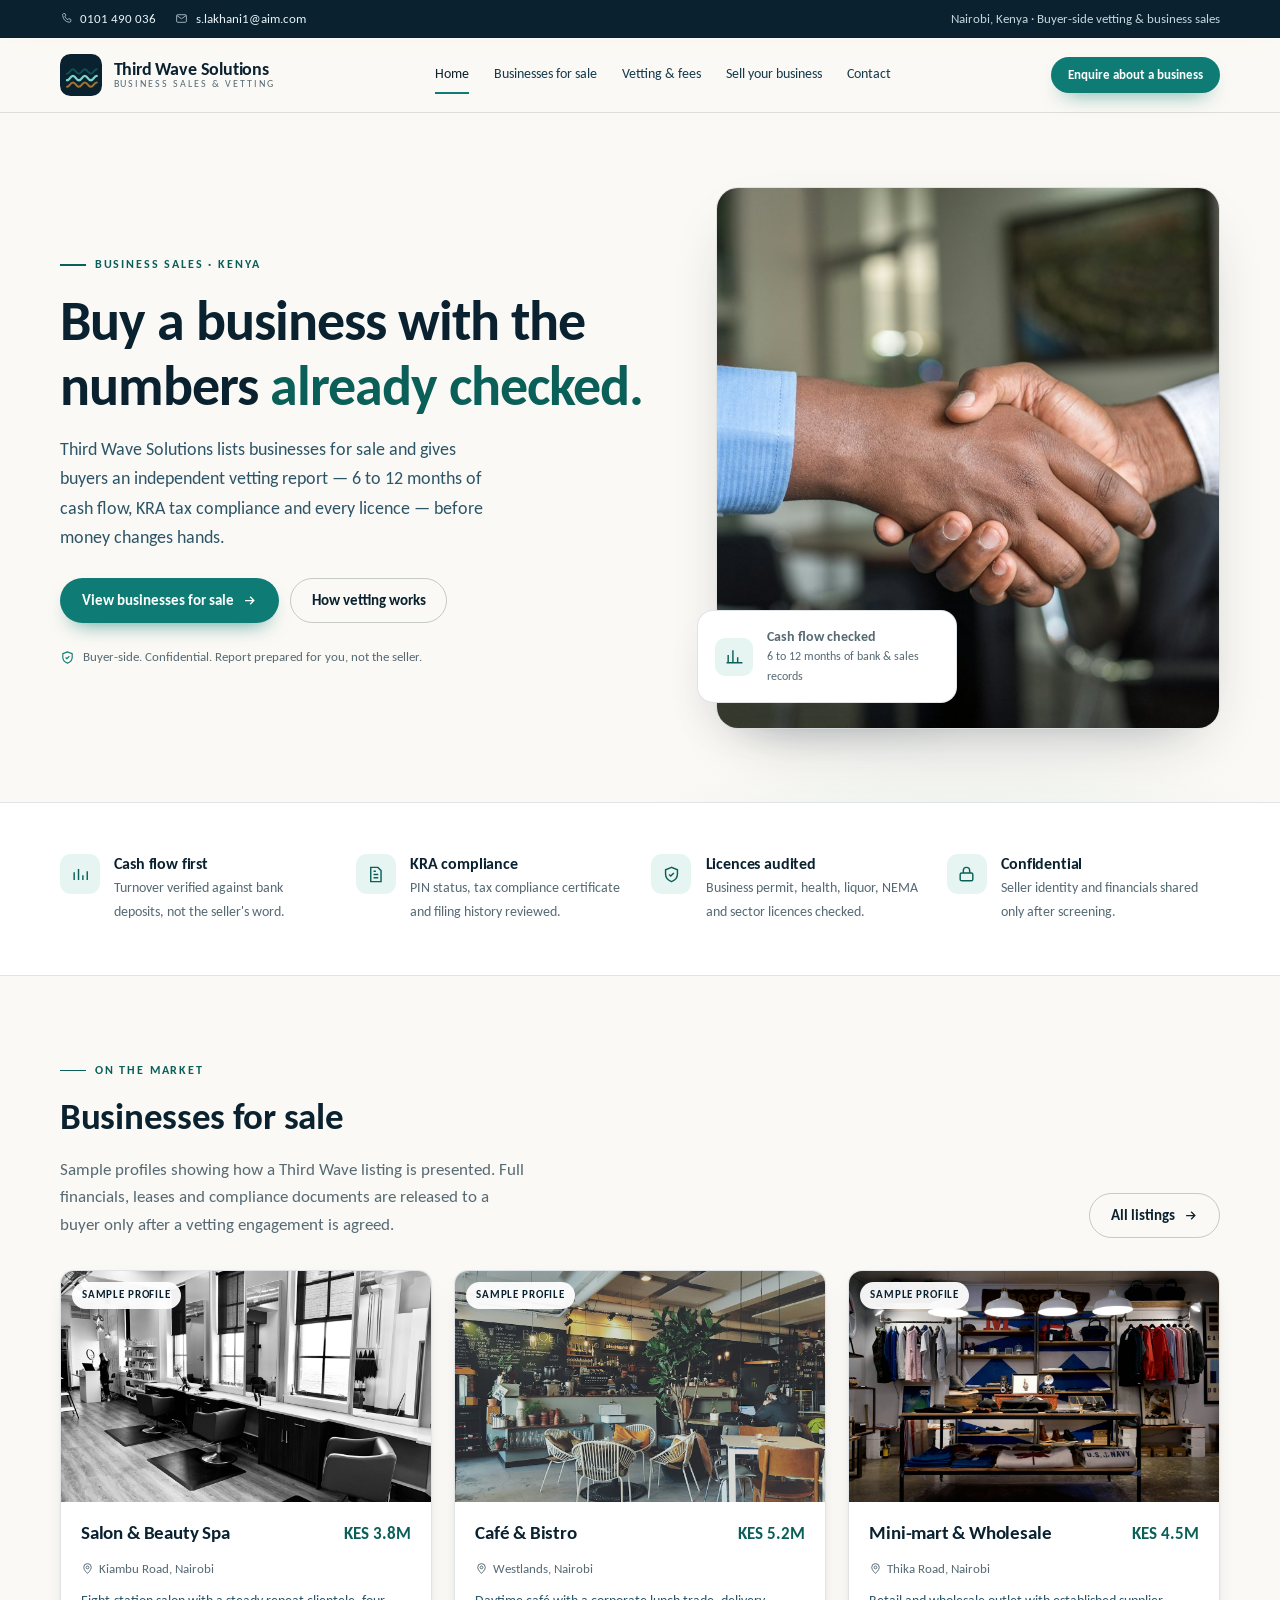
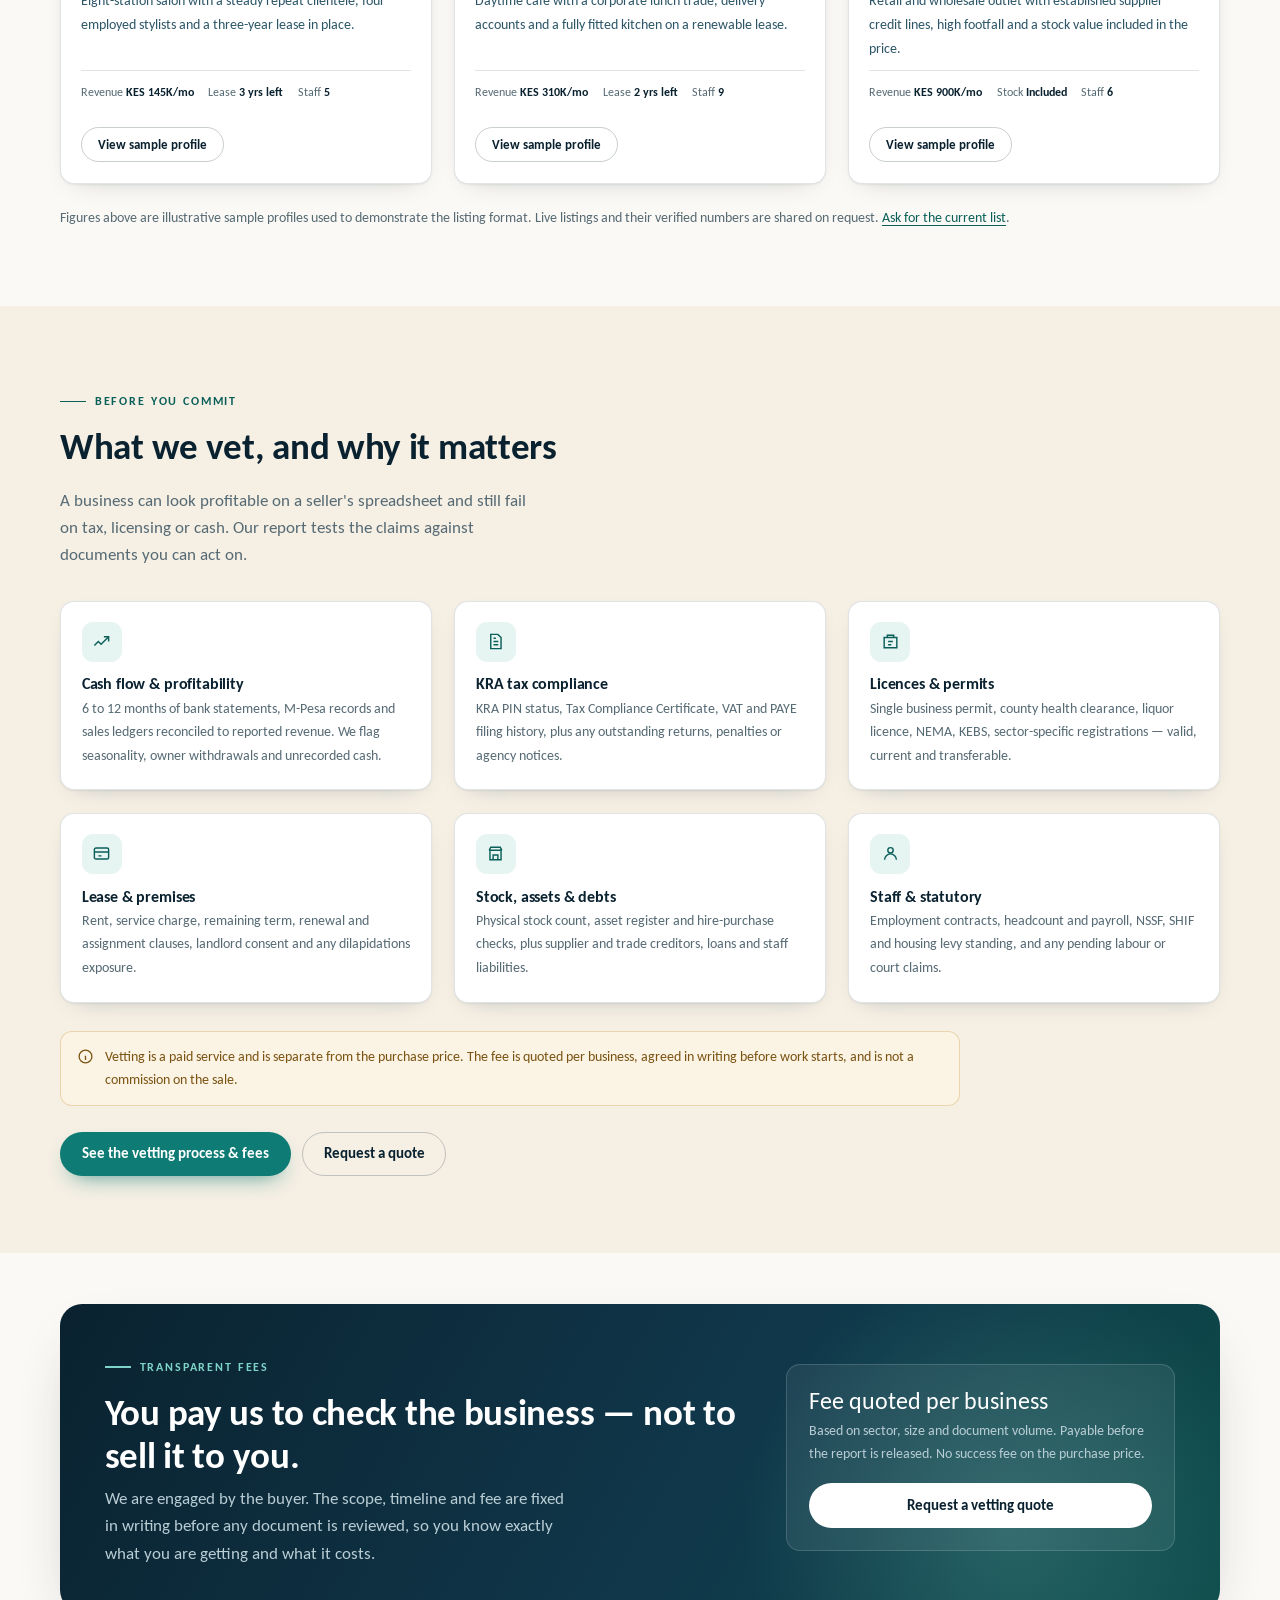
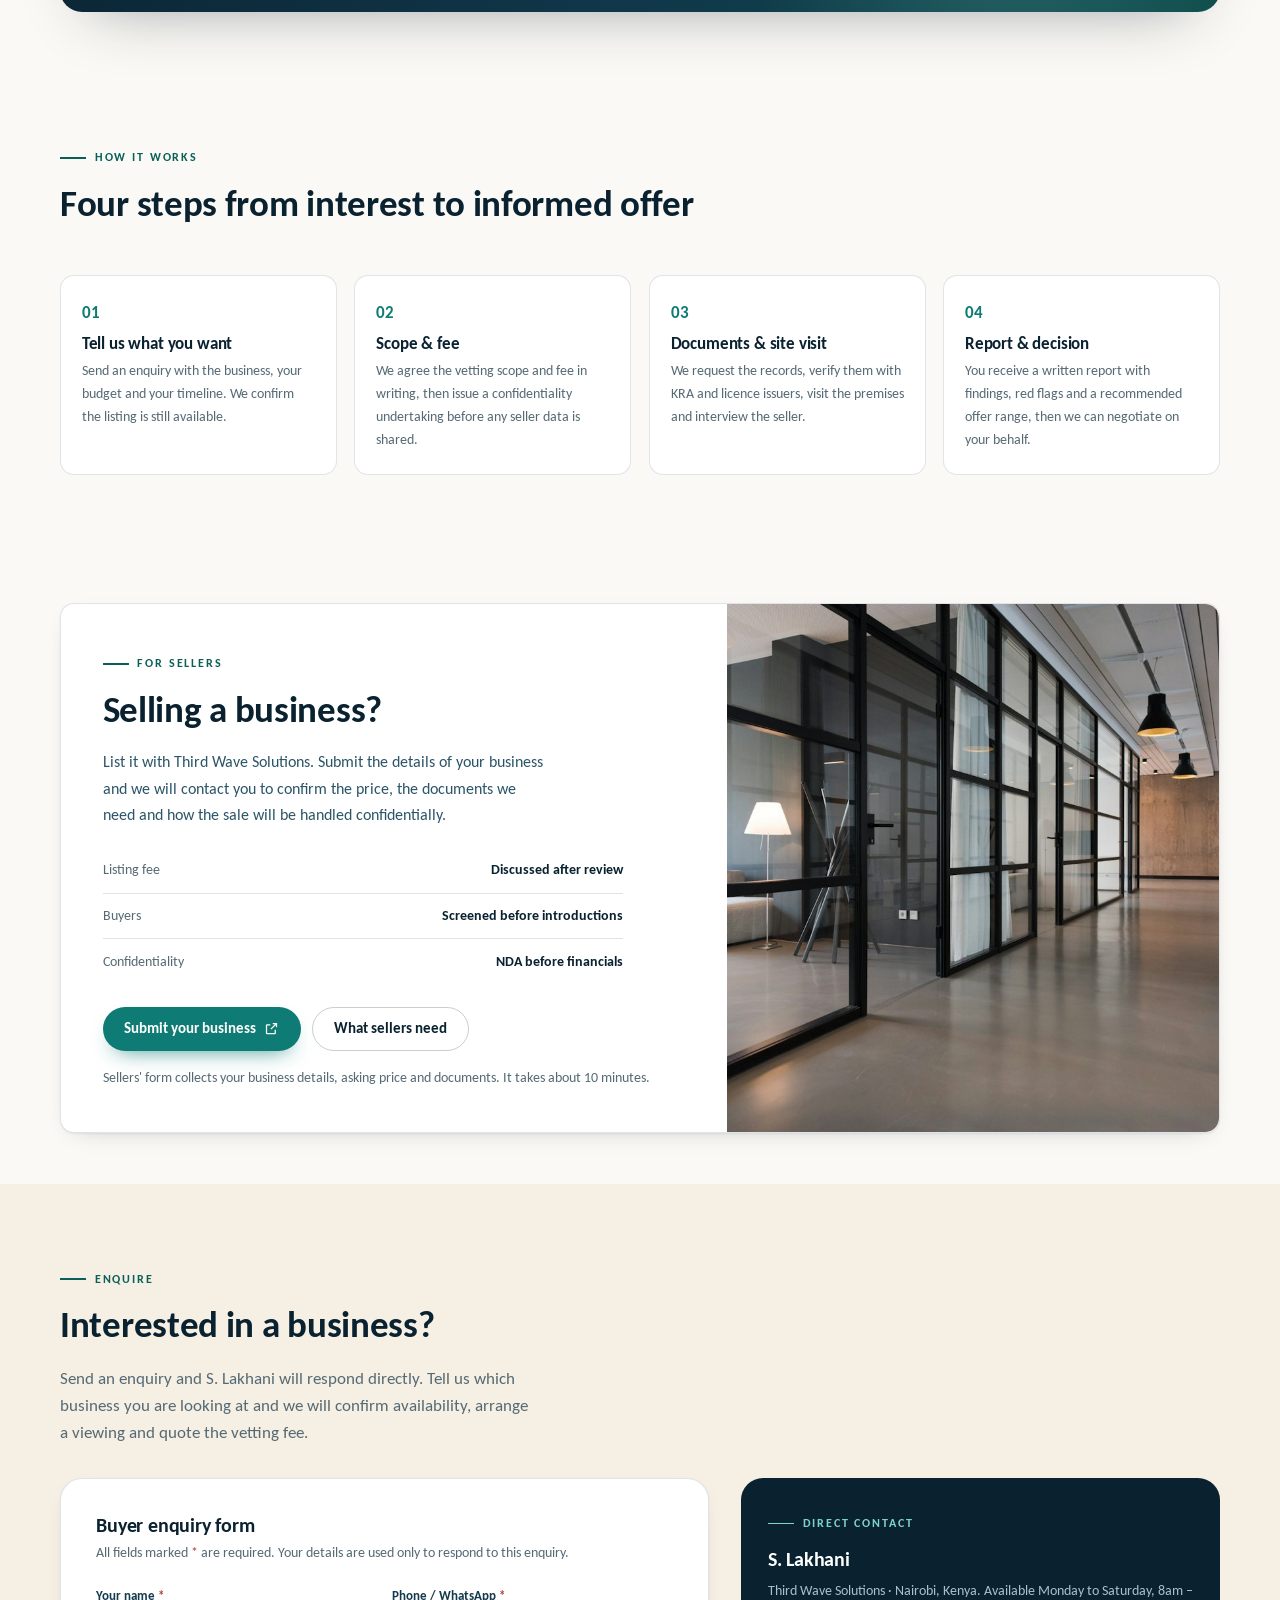
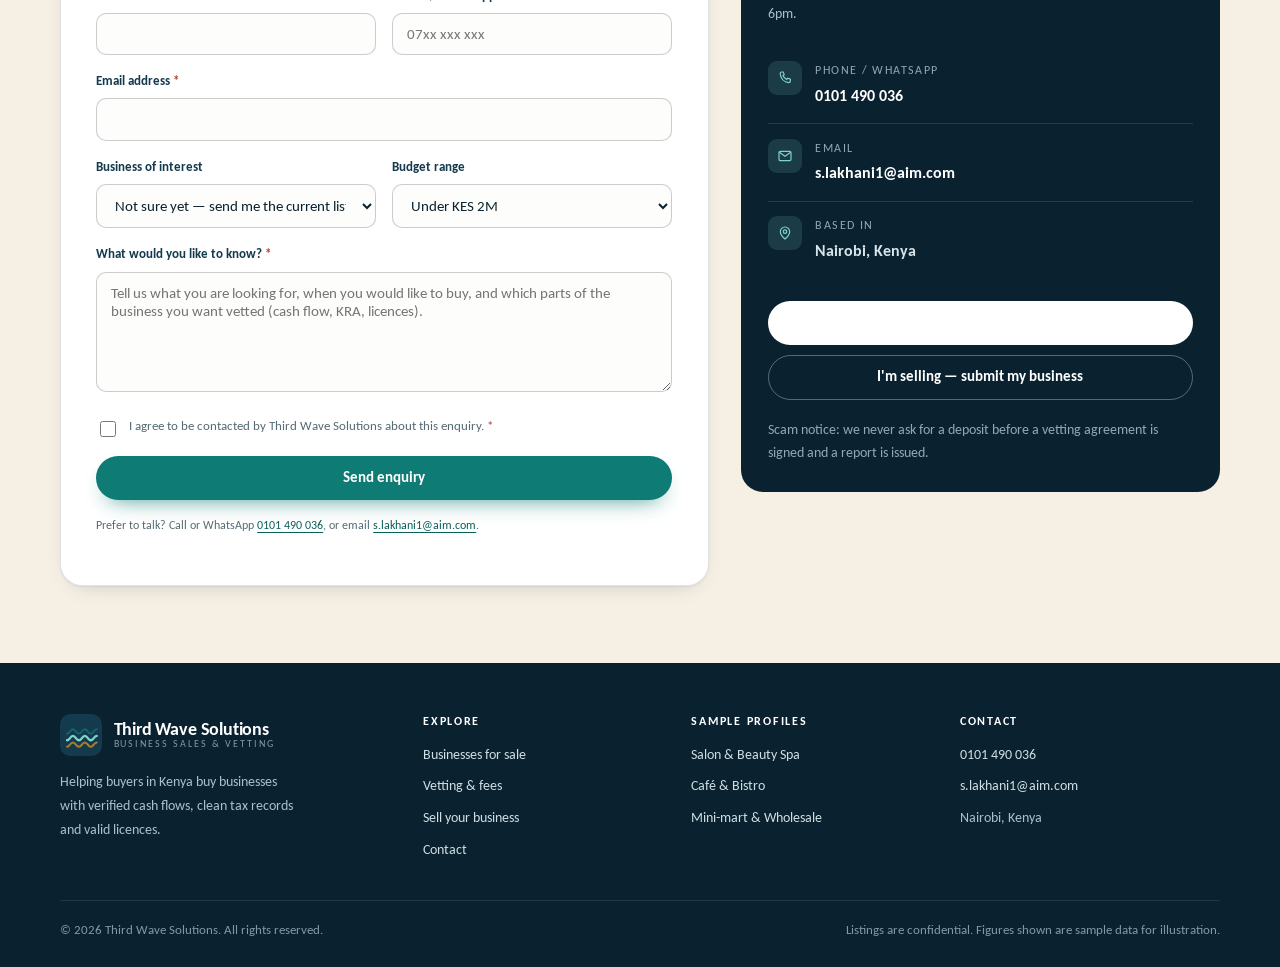
==== public/index.html @ d5b2de5d "Send forms to the FormSubmit endpoint and confirm by page Forms now post to the FormSubmit /el/ endp" ====
<!DOCTYPE html>
<html lang="en">
<head>
<meta charset="utf-8">
<meta name="viewport" content="width=device-width, initial-scale=1">
<title>Third Wave Solutions — Businesses for Sale in Kenya, Vetted Before You Buy</title>
<meta name="description" content="Third Wave Solutions lists businesses for sale in Kenya and provides independent buyer-side vetting: cash-flow review, KRA tax compliance, licences and permits. Buyer enquiries: 0101490036.">
<link rel="icon" href="assets/favicon.svg" type="image/svg+xml">
<meta property="og:title" content="Third Wave Solutions — Businesses for Sale, Vetted Before You Buy">
<meta property="og:description" content="Independent business sales and buyer-side vetting in Kenya. Cash flows, KRA compliance and licences checked before you commit.">
<meta property="og:image" content="assets/img/handshake.jpg">
<link rel="preconnect" href="https://fonts.googleapis.com">
<link rel="preconnect" href="https://fonts.gstatic.com" crossorigin>
<link href="https://fonts.googleapis.com/css2?family=Carlito:ital,wght@0,400;0,700;1,400&display=swap" rel="stylesheet">
<link rel="stylesheet" href="assets/styles.css">
</head>
<body>
<a class="skip-link" href="#main">Skip to content</a>

<div class="topbar">
  <div class="wrap">
    <div class="tb-group">
      <span class="tb-item"><svg viewBox="0 0 24 24" fill="none" stroke="currentColor" stroke-width="1.8"><path d="M6.6 3h2.7l1.5 4-2 1.4a12 12 0 0 0 5.8 5.8l1.4-2 4 1.5v2.7A2.6 2.6 0 0 1 17.4 19 14.4 14.4 0 0 1 5 6.6 2.6 2.6 0 0 1 6.6 3Z"/></svg><a href="tel:+254101490036">0101 490 036</a></span>
      <span class="tb-item"><svg viewBox="0 0 24 24" fill="none" stroke="currentColor" stroke-width="1.8"><rect x="3" y="5" width="18" height="14" rx="2"/><path d="m3.5 6.5 8.5 6 8.5-6"/></svg><a href="mailto:s.lakhani1@aim.com">s.lakhani1@aim.com</a></span>
    </div>
    <span class="tb-item">Nairobi, Kenya · Buyer-side vetting &amp; business sales</span>
  </div>
</div>

<header class="site-header">
  <div class="wrap">
    <a class="brand" href="index.html">
      <svg class="brand-mark" viewBox="0 0 48 48" aria-hidden="true">
        <rect width="48" height="48" rx="12" fill="#0a2230"/>
        <path d="M8 30c3.4 0 3.4-5 6.8-5s3.4 5 6.8 5 3.4-5 6.8-5 3.4 5 6.8 5 3.4-5 6.8-5" fill="none" stroke="#7fd4c9" stroke-width="2.6" stroke-linecap="round"/>
        <path d="M8 22.5c3.4 0 3.4-5 6.8-5s3.4 5 6.8 5 3.4-5 6.8-5 3.4 5 6.8 5 3.4-5 6.8-5" fill="none" stroke="#0e7c74" stroke-width="2.2" stroke-linecap="round" opacity=".55"/>
        <path d="M8 37.5c3.4 0 3.4-5 6.8-5s3.4 5 6.8 5 3.4-5 6.8-5 3.4 5 6.8 5 3.4-5 6.8-5" fill="none" stroke="#c48a2c" stroke-width="2.2" stroke-linecap="round" opacity=".8"/>
      </svg>
      <span class="brand-text">
        <span class="brand-name">Third Wave Solutions</span>
        <span class="brand-sub">Business Sales &amp; Vetting</span>
      </span>
    </a>
    <nav class="nav" id="nav" aria-label="Main">
      <a href="index.html" aria-current="page">Home</a>
      <a href="listings.html">Businesses for sale</a>
      <a href="vetting.html">Vetting &amp; fees</a>
      <a href="sell.html">Sell your business</a>
      <a href="index.html#contact">Contact</a>
    </nav>
    <div class="header-cta">
      <a class="btn btn--primary btn--sm" href="#contact">Enquire about a business</a>
      <button class="menu-toggle" id="menuToggle" aria-label="Toggle menu" aria-expanded="false" aria-controls="nav">
        <svg width="20" height="20" viewBox="0 0 24 24" fill="none" stroke="currentColor" stroke-width="1.8"><path d="M4 7h16M4 12h16M4 17h16"/></svg>
      </button>
    </div>
  </div>
</header>

<main id="main">

  <!-- HERO -->
  <section class="hero">
    <div class="wrap">
      <div>
        <span class="eyebrow">Business sales · Kenya</span>
        <h1>Buy a business with the numbers <em>already checked.</em></h1>
        <p class="lead">Third Wave Solutions lists businesses for sale and gives buyers an independent vetting report — 6 to 12 months of cash flow, KRA tax compliance and every licence — before money changes hands.</p>
        <div class="hero-actions">
          <a class="btn btn--primary" href="listings.html">View businesses for sale
            <svg viewBox="0 0 24 24" fill="none" stroke="currentColor" stroke-width="2"><path d="M5 12h14M13 6l6 6-6 6"/></svg>
          </a>
          <a class="btn btn--ghost" href="vetting.html">How vetting works</a>
        </div>
        <p class="hero-note">
          <svg viewBox="0 0 24 24" fill="none" stroke="currentColor" stroke-width="1.8"><path d="M12 3 4.5 6v5.5c0 4.5 3.1 7.9 7.5 9.5 4.4-1.6 7.5-5 7.5-9.5V6L12 3Z"/><path d="m9 12 2 2 4-4"/></svg>
          Buyer-side. Confidential. Report prepared for you, not the seller.
        </p>
      </div>
      <div class="hero-figure">
        <div class="frame">
          <img src="assets/img/handshake.jpg" alt="Two business people shaking hands after a completed deal" width="1200" height="1290">
        </div>
        <div class="hero-badge">
          <span class="hb-icon">
            <svg width="19" height="19" viewBox="0 0 24 24" fill="none" stroke="currentColor" stroke-width="1.8"><path d="M4 20V10M10 20V4M16 20v-7M22 20H2"/></svg>
          </span>
          <span>
            <strong>Cash flow checked</strong>
            <span>6 to 12 months of bank &amp; sales records</span>
          </span>
        </div>
      </div>
    </div>
  </section>

  <!-- TRUST STRIP -->
  <section class="section--tight" style="border-block:1px solid var(--line); background:#fff;">
    <div class="wrap">
      <div class="grid grid--4">
        <div class="feature">
          <span class="fi"><svg viewBox="0 0 24 24" fill="none" stroke="currentColor" stroke-width="1.8"><path d="M4 19V9M9.5 19V5M15 19v-6M20.5 19V8"/></svg></span>
          <div><h3>Cash flow first</h3><p>Turnover verified against bank deposits, not the seller's word.</p></div>
        </div>
        <div class="feature">
          <span class="fi"><svg viewBox="0 0 24 24" fill="none" stroke="currentColor" stroke-width="1.8"><path d="M6 3h9l4 4v14H6z"/><path d="M9.5 12h6M9.5 16h6M9.5 8h3"/></svg></span>
          <div><h3>KRA compliance</h3><p>PIN status, tax compliance certificate and filing history reviewed.</p></div>
        </div>
        <div class="feature">
          <span class="fi"><svg viewBox="0 0 24 24" fill="none" stroke="currentColor" stroke-width="1.8"><path d="M12 3 4.5 6v5.5c0 4.5 3.1 7.9 7.5 9.5 4.4-1.6 7.5-5 7.5-9.5V6L12 3Z"/><path d="m9 12 2 2 4-4"/></svg></span>
          <div><h3>Licences audited</h3><p>Business permit, health, liquor, NEMA and sector licences checked.</p></div>
        </div>
        <div class="feature">
          <span class="fi"><svg viewBox="0 0 24 24" fill="none" stroke="currentColor" stroke-width="1.8"><rect x="4" y="10" width="16" height="10" rx="2"/><path d="M8 10V7a4 4 0 0 1 8 0v3"/></svg></span>
          <div><h3>Confidential</h3><p>Seller identity and financials shared only after screening.</p></div>
        </div>
      </div>
    </div>
  </section>

  <!-- LISTINGS -->
  <section class="section" id="listings">
    <div class="wrap">
      <div class="section-head">
        <div>
          <span class="eyebrow">On the market</span>
          <h2>Businesses for sale</h2>
          <p>Sample profiles showing how a Third Wave listing is presented. Full financials, leases and compliance documents are released to a buyer only after a vetting engagement is agreed.</p>
        </div>
        <a class="btn btn--ghost" href="listings.html">All listings
          <svg viewBox="0 0 24 24" fill="none" stroke="currentColor" stroke-width="2"><path d="M5 12h14M13 6l6 6-6 6"/></svg>
        </a>
      </div>

      <div class="grid grid--3">
        <article class="card listing">
          <div class="listing-media">
            <img src="assets/img/salon.jpg" alt="Interior of a modern hair and beauty salon" loading="lazy">
            <span class="badge">Sample profile</span>
          </div>
          <div class="listing-body">
            <div class="listing-top">
              <h3>Salon &amp; Beauty Spa</h3>
              <span class="ask">KES 3.8M</span>
            </div>
            <span class="loc"><svg viewBox="0 0 24 24" fill="none" stroke="currentColor" stroke-width="1.8"><path d="M12 21s7-6.1 7-11a7 7 0 1 0-14 0c0 4.9 7 11 7 11Z"/><circle cx="12" cy="10" r="2.6"/></svg>Kiambu Road, Nairobi</span>
            <p class="desc">Eight-station salon with a steady repeat clientele, four employed stylists and a three-year lease in place.</p>
            <div class="listing-meta">
              <span>Revenue <b>KES 145K/mo</b></span>
              <span>Lease <b>3 yrs left</b></span>
              <span>Staff <b>5</b></span>
            </div>
            <a class="btn btn--ghost btn--sm" href="business-salon.html" style="margin-top:.9rem; align-self:flex-start;">View sample profile</a>
          </div>
        </article>

        <article class="card listing">
          <div class="listing-media">
            <img src="assets/img/cafe.jpg" alt="Warmly lit café interior with tables and counter" loading="lazy">
            <span class="badge">Sample profile</span>
          </div>
          <div class="listing-body">
            <div class="listing-top">
              <h3>Café &amp; Bistro</h3>
              <span class="ask">KES 5.2M</span>
            </div>
            <span class="loc"><svg viewBox="0 0 24 24" fill="none" stroke="currentColor" stroke-width="1.8"><path d="M12 21s7-6.1 7-11a7 7 0 1 0-14 0c0 4.9 7 11 7 11Z"/><circle cx="12" cy="10" r="2.6"/></svg>Westlands, Nairobi</span>
            <p class="desc">Daytime café with a corporate lunch trade, delivery accounts and a fully fitted kitchen on a renewable lease.</p>
            <div class="listing-meta">
              <span>Revenue <b>KES 310K/mo</b></span>
              <span>Lease <b>2 yrs left</b></span>
              <span>Staff <b>9</b></span>
            </div>
            <a class="btn btn--ghost btn--sm" href="business-cafe.html" style="margin-top:.9rem; align-self:flex-start;">View sample profile</a>
          </div>
        </article>

        <article class="card listing">
          <div class="listing-media">
            <img src="assets/img/retail.jpg" alt="Shelf-stocked neighbourhood retail shop" loading="lazy">
            <span class="badge">Sample profile</span>
          </div>
          <div class="listing-body">
            <div class="listing-top">
              <h3>Mini-mart &amp; Wholesale</h3>
              <span class="ask">KES 4.5M</span>
            </div>
            <span class="loc"><svg viewBox="0 0 24 24" fill="none" stroke="currentColor" stroke-width="1.8"><path d="M12 21s7-6.1 7-11a7 7 0 1 0-14 0c0 4.9 7 11 7 11Z"/><circle cx="12" cy="10" r="2.6"/></svg>Thika Road, Nairobi</span>
            <p class="desc">Retail and wholesale outlet with established supplier credit lines, high footfall and a stock value included in the price.</p>
            <div class="listing-meta">
              <span>Revenue <b>KES 900K/mo</b></span>
              <span>Stock <b>Included</b></span>
              <span>Staff <b>6</b></span>
            </div>
            <a class="btn btn--ghost btn--sm" href="business-minimart.html" style="margin-top:.9rem; align-self:flex-start;">View sample profile</a>
          </div>
        </article>
      </div>

      <p class="small muted" style="margin-top:1.4rem;">Figures above are illustrative sample profiles used to demonstrate the listing format. Live listings and their verified numbers are shared on request. <a href="#contact">Ask for the current list</a>.</p>
    </div>
  </section>

  <!-- VETTING -->
  <section class="section section--sand" id="vetting">
    <div class="wrap">
      <div class="section-head">
        <div>
          <span class="eyebrow">Before you commit</span>
          <h2>What we vet, and why it matters</h2>
          <p>A business can look profitable on a seller's spreadsheet and still fail on tax, licensing or cash. Our report tests the claims against documents you can act on.</p>
        </div>
      </div>

      <div class="grid grid--3">
        <div class="card card-body">
          <div class="feature" style="display:block;">
            <span class="fi" style="margin-bottom:.8rem;"><svg viewBox="0 0 24 24" fill="none" stroke="currentColor" stroke-width="1.8"><path d="M3 17l5-5 3.5 3.5L21 6"/><path d="M15 6h6v6"/></svg></span>
            <h3>Cash flow &amp; profitability</h3>
            <p>6 to 12 months of bank statements, M-Pesa records and sales ledgers reconciled to reported revenue. We flag seasonality, owner withdrawals and unrecorded cash.</p>
          </div>
        </div>
        <div class="card card-body">
          <div class="feature" style="display:block;">
            <span class="fi" style="margin-bottom:.8rem;"><svg viewBox="0 0 24 24" fill="none" stroke="currentColor" stroke-width="1.8"><path d="M6 3h9l4 4v14H6z"/><path d="M9.5 12h6M9.5 16h6M9.5 8h3"/></svg></span>
            <h3>KRA tax compliance</h3>
            <p>KRA PIN status, Tax Compliance Certificate, VAT and PAYE filing history, plus any outstanding returns, penalties or agency notices.</p>
          </div>
        </div>
        <div class="card card-body">
          <div class="feature" style="display:block;">
            <span class="fi" style="margin-bottom:.8rem;"><svg viewBox="0 0 24 24" fill="none" stroke="currentColor" stroke-width="1.8"><path d="M4 7h16v13H4z"/><path d="M8 7V4h8v3M9 12h6M9 16h4"/></svg></span>
            <h3>Licences &amp; permits</h3>
            <p>Single business permit, county health clearance, liquor licence, NEMA, KEBS, sector-specific registrations — valid, current and transferable.</p>
          </div>
        </div>
        <div class="card card-body">
          <div class="feature" style="display:block;">
            <span class="fi" style="margin-bottom:.8rem;"><svg viewBox="0 0 24 24" fill="none" stroke="currentColor" stroke-width="1.8"><rect x="3" y="5" width="18" height="14" rx="2"/><path d="M3 10h18M8 15h4"/></svg></span>
            <h3>Lease &amp; premises</h3>
            <p>Rent, service charge, remaining term, renewal and assignment clauses, landlord consent and any dilapidations exposure.</p>
          </div>
        </div>
        <div class="card card-body">
          <div class="feature" style="display:block;">
            <span class="fi" style="margin-bottom:.8rem;"><svg viewBox="0 0 24 24" fill="none" stroke="currentColor" stroke-width="1.8"><path d="M4 8h16M4 8l2-4h12l2 4"/><path d="M5 8v12h14V8"/><path d="M9 20v-6h6v6"/></svg></span>
            <h3>Stock, assets &amp; debts</h3>
            <p>Physical stock count, asset register and hire-purchase checks, plus supplier and trade creditors, loans and staff liabilities.</p>
          </div>
        </div>
        <div class="card card-body">
          <div class="feature" style="display:block;">
            <span class="fi" style="margin-bottom:.8rem;"><svg viewBox="0 0 24 24" fill="none" stroke="currentColor" stroke-width="1.8"><circle cx="12" cy="8" r="3.4"/><path d="M4.5 20a7.5 7.5 0 0 1 15 0"/></svg></span>
            <h3>Staff &amp; statutory</h3>
            <p>Employment contracts, headcount and payroll, NSSF, SHIF and housing levy standing, and any pending labour or court claims.</p>
          </div>
        </div>
      </div>

      <div class="notice notice--gold" style="margin-top:1.8rem; max-width:900px;">
        <svg viewBox="0 0 24 24" fill="none" stroke="currentColor" stroke-width="1.8"><circle cx="12" cy="12" r="9"/><path d="M12 8h.01M11 12h1v4h1"/></svg>
        <span>Vetting is a paid service and is separate from the purchase price. The fee is quoted per business, agreed in writing before work starts, and is not a commission on the sale.</span>
      </div>

      <div class="cta-row" style="margin-top:1.6rem;">
        <a class="btn btn--primary" href="vetting.html">See the vetting process &amp; fees</a>
        <a class="btn btn--ghost" href="#contact">Request a quote</a>
      </div>
    </div>
  </section>

  <!-- FEE BAND -->
  <section class="section--tight">
    <div class="wrap">
      <div class="fee-band">
        <div>
          <span class="eyebrow">Transparent fees</span>
          <h2>You pay us to check the business — not to sell it to you.</h2>
          <p>We are engaged by the buyer. The scope, timeline and fee are fixed in writing before any document is reviewed, so you know exactly what you are getting and what it costs.</p>
        </div>
        <div class="fee-box">
          <div class="amt">Fee quoted per business</div>
          <p>Based on sector, size and document volume. Payable before the report is released. No success fee on the purchase price.</p>
          <a class="btn btn--light" href="vetting.html#quote">Request a vetting quote</a>
        </div>
      </div>
    </div>
  </section>

  <!-- PROCESS -->
  <section class="section">
    <div class="wrap">
      <div class="section-head">
        <div>
          <span class="eyebrow">How it works</span>
          <h2>Four steps from interest to informed offer</h2>
        </div>
      </div>
      <div class="steps">
        <div class="step">
          <h3>Tell us what you want</h3>
          <p>Send an enquiry with the business, your budget and your timeline. We confirm the listing is still available.</p>
        </div>
        <div class="step">
          <h3>Scope &amp; fee</h3>
          <p>We agree the vetting scope and fee in writing, then issue a confidentiality undertaking before any seller data is shared.</p>
        </div>
        <div class="step">
          <h3>Documents &amp; site visit</h3>
          <p>We request the records, verify them with KRA and licence issuers, visit the premises and interview the seller.</p>
        </div>
        <div class="step">
          <h3>Report &amp; decision</h3>
          <p>You receive a written report with findings, red flags and a recommended offer range, then we can negotiate on your behalf.</p>
        </div>
      </div>
    </div>
  </section>

  <!-- SELLER CTA -->
  <section class="section--tight" id="sellers">
    <div class="wrap">
      <div class="card split-card">
        <div style="padding:clamp(1.5rem,3.5vw,2.6rem);">
          <span class="eyebrow">For sellers</span>
          <h2>Selling a business?</h2>
          <p class="lead" style="font-size:1rem;">List it with Third Wave Solutions. Submit the details of your business and we will contact you to confirm the price, the documents we need and how the sale will be handled confidentially.</p>
          <ul class="spec-list" style="margin:1.2rem 0 1.4rem; max-width:520px;">
            <li><span>Listing fee</span><span>Discussed after review</span></li>
            <li><span>Buyers</span><span>Screened before introductions</span></li>
            <li><span>Confidentiality</span><span>NDA before financials</span></li>
          </ul>
          <div class="cta-row">
            <a class="btn btn--primary" href="https://docs.google.com/forms/d/1ERKzIdmuAc4_dRt_z7i8HZEk59ViM8Up2IWtykcweZg/viewform" target="_blank" rel="noopener">Submit your business
              <svg viewBox="0 0 24 24" fill="none" stroke="currentColor" stroke-width="2"><path d="M14 4h6v6M20 4l-9 9"/><path d="M18 14v5a1 1 0 0 1-1 1H5a1 1 0 0 1-1-1V7a1 1 0 0 1 1-1h5"/></svg>
            </a>
            <a class="btn btn--ghost" href="sell.html">What sellers need</a>
          </div>
          <p class="small muted" style="margin-top:1rem;">Sellers' form collects your business details, asking price and documents. It takes about 10 minutes.</p>
        </div>
        <div style="min-height:280px; background:var(--sand-2);">
          <img src="assets/img/office.jpg" alt="Small business owner at a desk reviewing paperwork" style="width:100%; height:100%; object-fit:cover; border-radius:0 var(--radius) var(--radius) 0;">
        </div>
      </div>
    </div>
  </section>

  <!-- CONTACT -->
  <section class="section section--sand" id="contact">
    <div class="wrap">
      <div class="section-head">
        <div>
          <span class="eyebrow">Enquire</span>
          <h2>Interested in a business?</h2>
          <p>Send an enquiry and S. Lakhani will respond directly. Tell us which business you are looking at and we will confirm availability, arrange a viewing and quote the vetting fee.</p>
        </div>
      </div>

      <div class="contact-grid">
        <div class="form-card">
          <h3 style="margin-bottom:.3rem;">Buyer enquiry form</h3>
          <p class="small muted" style="margin-bottom:1.3rem;">All fields marked <span style="color:#b4423a">*</span> are required. Your details are used only to respond to this enquiry.</p>

          <form id="enquiryForm" class="enquiry-form" action="https://formsubmit.co/el/tugozu" method="POST">
            <input type="hidden" name="_subject" value="New buyer enquiry — Third Wave Solutions website">
            <input type="hidden" name="_template" value="table">
            <input type="hidden" name="_captcha" value="false">
            <div class="hp" aria-hidden="true">
              <label for="hp-field">Leave this field empty</label>
              <input id="hp-field" type="text" name="_honey" tabindex="-1" autocomplete="off">
            </div>

            <div class="field-row">
              <div class="field">
                <label for="name">Your name <span class="req">*</span></label>
                <input id="name" name="Name" type="text" autocomplete="name" required>
              </div>
              <div class="field">
                <label for="phone">Phone / WhatsApp <span class="req">*</span></label>
                <input id="phone" name="Phone" type="tel" autocomplete="tel" placeholder="07xx xxx xxx" required>
              </div>
            </div>
            <div class="field">
              <label for="email">Email address <span class="req">*</span></label>
              <input id="email" name="Email" type="email" autocomplete="email" required>
            </div>
            <div class="field-row">
              <div class="field">
                <label for="business">Business of interest</label>
                <select id="business" name="Business of interest">
                  <option value="Not sure yet — send me the current list">Not sure yet — send me the current list</option>
                  <option>Salon &amp; Beauty Spa — Kiambu Road</option>
                  <option>Café &amp; Bistro — Westlands</option>
                  <option>Mini-mart &amp; Wholesale — Thika Road</option>
                  <option>Another business (described below)</option>
                </select>
              </div>
              <div class="field">
                <label for="budget">Budget range</label>
                <select id="budget" name="Budget">
                  <option>Under KES 2M</option>
                  <option>KES 2M – 5M</option>
                  <option>KES 5M – 10M</option>
                  <option>Over KES 10M</option>
                  <option>Prefer not to say</option>
                </select>
              </div>
            </div>
            <div class="field">
              <label for="message">What would you like to know? <span class="req">*</span></label>
              <textarea id="message" name="Message" required placeholder="Tell us what you are looking for, when you would like to buy, and which parts of the business you want vetted (cash flow, KRA, licences)."></textarea>
            </div>
            <div class="field">
              <label class="checkline" for="consent" style="font-weight:400;">
                <input id="consent" name="Consent" type="checkbox" value="You may contact me about this enquiry" required>
                <span>I agree to be contacted by Third Wave Solutions about this enquiry. <span class="req">*</span></span>
              </label>
            </div>
            <button class="btn btn--primary btn--block" type="submit" id="submitBtn">Send enquiry</button>
            <p class="form-note">Prefer to talk? Call or WhatsApp <a href="tel:+254101490036">0101 490 036</a>, or email <a href="mailto:s.lakhani1@aim.com">s.lakhani1@aim.com</a>.</p>
            <div id="formStatus" class="form-note" role="status" aria-live="polite"></div>
          </form>
        </div>

        <aside class="contact-card">
          <span class="eyebrow" style="color:#7fd4c9;">Direct contact</span>
          <h3>S. Lakhani</h3>
          <p class="small" style="color:#a9c1cb;">Third Wave Solutions · Nairobi, Kenya. Available Monday to Saturday, 8am – 6pm.</p>
          <div style="margin-top:1.3rem;">
            <div class="contact-item">
              <span class="ci"><svg viewBox="0 0 24 24" fill="none" stroke="currentColor" stroke-width="1.8"><path d="M6.6 3h2.7l1.5 4-2 1.4a12 12 0 0 0 5.8 5.8l1.4-2 4 1.5v2.7A2.6 2.6 0 0 1 17.4 19 14.4 14.4 0 0 1 5 6.6 2.6 2.6 0 0 1 6.6 3Z"/></svg></span>
              <div><small>Phone / WhatsApp</small><a href="tel:+254101490036"><strong>0101 490 036</strong></a></div>
            </div>
            <div class="contact-item">
              <span class="ci"><svg viewBox="0 0 24 24" fill="none" stroke="currentColor" stroke-width="1.8"><rect x="3" y="5" width="18" height="14" rx="2"/><path d="m3.5 6.5 8.5 6 8.5-6"/></svg></span>
              <div><small>Email</small><a href="mailto:s.lakhani1@aim.com"><strong>s.lakhani1@aim.com</strong></a></div>
            </div>
            <div class="contact-item">
              <span class="ci"><svg viewBox="0 0 24 24" fill="none" stroke="currentColor" stroke-width="1.8"><path d="M12 21s7-6.1 7-11a7 7 0 1 0-14 0c0 4.9 7 11 7 11Z"/><circle cx="12" cy="10" r="2.6"/></svg></span>
              <div><small>Based in</small><strong>Nairobi, Kenya</strong></div>
            </div>
          </div>
          <div style="margin-top:1.4rem; display:grid; gap:.6rem;">
            <a class="btn btn--light btn--block" href="https://wa.me/254101490036" target="_blank" rel="noopener">Chat on WhatsApp</a>
            <a class="btn btn--onink btn--block" href="https://docs.google.com/forms/d/1ERKzIdmuAc4_dRt_z7i8HZEk59ViM8Up2IWtykcweZg/viewform" target="_blank" rel="noopener">I'm selling — submit my business</a>
          </div>
          <p class="small" style="color:#8faab4; margin-top:1.2rem;">Scam notice: we never ask for a deposit before a vetting agreement is signed and a report is issued.</p>
        </aside>
      </div>
    </div>
  </section>

</main>

<footer class="site-footer">
  <div class="wrap">
    <div class="footer-grid">
      <div>
        <a class="brand" href="index.html">
          <svg class="brand-mark" viewBox="0 0 48 48" aria-hidden="true">
            <rect width="48" height="48" rx="12" fill="#143a4d"/>
            <path d="M8 30c3.4 0 3.4-5 6.8-5s3.4 5 6.8 5 3.4-5 6.8-5 3.4 5 6.8 5 3.4-5 6.8-5" fill="none" stroke="#7fd4c9" stroke-width="2.6" stroke-linecap="round"/>
            <path d="M8 22.5c3.4 0 3.4-5 6.8-5s3.4 5 6.8 5 3.4-5 6.8-5 3.4 5 6.8 5 3.4-5 6.8-5" fill="none" stroke="#0e7c74" stroke-width="2.2" stroke-linecap="round" opacity=".7"/>
            <path d="M8 37.5c3.4 0 3.4-5 6.8-5s3.4 5 6.8 5 3.4-5 6.8-5 3.4 5 6.8 5 3.4-5 6.8-5" fill="none" stroke="#c48a2c" stroke-width="2.2" stroke-linecap="round" opacity=".85"/>
          </svg>
          <span class="brand-text">
            <span class="brand-name">Third Wave Solutions</span>
            <span class="brand-sub">Business Sales &amp; Vetting</span>
          </span>
        </a>
        <p style="max-width:34ch;">Helping buyers in Kenya buy businesses with verified cash flows, clean tax records and valid licences.</p>
      </div>
      <div>
        <h4>Explore</h4>
        <ul>
          <li><a href="listings.html">Businesses for sale</a></li>
          <li><a href="vetting.html">Vetting &amp; fees</a></li>
          <li><a href="sell.html">Sell your business</a></li>
          <li><a href="index.html#contact">Contact</a></li>
        </ul>
      </div>
      <div>
        <h4>Sample profiles</h4>
        <ul>
          <li><a href="business-salon.html">Salon &amp; Beauty Spa</a></li>
          <li><a href="business-cafe.html">Café &amp; Bistro</a></li>
          <li><a href="business-minimart.html">Mini-mart &amp; Wholesale</a></li>
        </ul>
      </div>
      <div>
        <h4>Contact</h4>
        <ul>
          <li><a href="tel:+254101490036">0101 490 036</a></li>
          <li><a href="mailto:s.lakhani1@aim.com">s.lakhani1@aim.com</a></li>
          <li>Nairobi, Kenya</li>
        </ul>
      </div>
    </div>
    <div class="footer-bottom">
      <span>© <span id="year">2026</span> Third Wave Solutions. All rights reserved.</span>
      <span>Listings are confidential. Figures shown are sample data for illustration.</span>
    </div>
  </div>
</footer>

<script src="assets/site.js"></script>
</body>
</html>
---- public/assets/styles.css ----
/* Third Wave Solutions — site styles */
:root {
  --ink: #0a2230;
  --ink-2: #143a4d;
  --ink-3: #2c5568;
  --teal: #0e7c74;
  --teal-dark: #0a5f59;
  --teal-soft: #e6f4f2;
  --sand: #f5efe4;
  --sand-2: #efe4d2;
  --gold: #c48a2c;
  --paper: #fbf9f5;
  --white: #fff;
  --line: rgba(10, 34, 48, 0.12);
  --line-strong: rgba(10, 34, 48, 0.22);
  --muted: #566a74;
  --shadow-sm: 0 1px 2px rgba(10, 34, 48, 0.06), 0 8px 24px -16px rgba(10, 34, 48, 0.35);
  --shadow-lg: 0 24px 60px -32px rgba(10, 34, 48, 0.45);
  --radius: 14px;
  --radius-lg: 22px;
  --wrap: 1160px;
  --serif: "Calibri", "Carlito", "Segoe UI", system-ui, -apple-system, Arial, sans-serif;
  --sans: "Calibri", "Carlito", "Segoe UI", system-ui, -apple-system, Arial, sans-serif;
}

* { box-sizing: border-box; }

html { scroll-behavior: smooth; }

body {
  margin: 0;
  background: var(--paper);
  color: var(--ink);
  font-family: var(--sans);
  font-size: 16.5px;
  line-height: 1.65;
  -webkit-font-smoothing: antialiased;
  text-rendering: optimizeLegibility;
}

img { max-width: 100%; display: block; }
a { color: var(--teal-dark); text-decoration-thickness: 1px; text-underline-offset: 3px; }
a:hover { color: var(--ink); }

h1, h2, h3, h4 {
  font-family: var(--serif);
  font-weight: 600;
  line-height: 1.16;
  letter-spacing: -0.008em;
  margin: 0 0 0.5em;
  color: var(--ink);
}

h1 { font-size: clamp(2.2rem, 4.6vw, 3.5rem); letter-spacing: -0.018em; }
h2 { font-size: clamp(1.62rem, 2.9vw, 2.35rem); }
h3 { font-size: 1.22rem; letter-spacing: -0.01em; }
p { margin: 0 0 1em; }
p:last-child { margin-bottom: 0; }

.wrap { width: min(100% - 2.4rem, var(--wrap)); margin-inline: auto; }
.narrow { width: min(100% - 2.4rem, 760px); margin-inline: auto; }
.section { padding: clamp(3.2rem, 6vw, 5.6rem) 0; }
.section--tight { padding: clamp(2.2rem, 4vw, 3.4rem) 0; }
.section--sand { background: var(--sand); }
.section--ink { background: var(--ink); color: #dfe9ed; }
.section--ink h2, .section--ink h3 { color: #fff; }

.eyebrow {
  display: inline-flex; align-items: center; gap: 0.55rem;
  font-size: 0.72rem; font-weight: 700; letter-spacing: 0.16em;
  text-transform: uppercase; color: var(--teal-dark); margin-bottom: 0.9rem;
}
.eyebrow::before { content: ""; width: 26px; height: 1.5px; background: currentColor; }
.section--ink .eyebrow { color: #7fd4c9; }

.lead { font-size: 1.1rem; color: var(--ink-3); max-width: 56ch; }
.muted { color: var(--muted); }
.small { font-size: 0.87rem; }
.center { text-align: center; }
.center .lead, .center .eyebrow { margin-inline: auto; }

/* ---------- top bar + header ---------- */
.topbar {
  background: var(--ink); color: #c5d6dd; font-size: 0.8rem;
}
.topbar .wrap {
  display: flex; flex-wrap: wrap; gap: 0.4rem 1.4rem;
  align-items: center; justify-content: space-between;
  min-height: 38px; padding-block: 0.35rem;
}
.topbar a { color: #eaf3f6; text-decoration: none; }
.topbar a:hover { color: #7fd4c9; }
.topbar .tb-group { display: flex; flex-wrap: wrap; gap: 1.2rem; align-items: center; }
.topbar .tb-item { display: inline-flex; align-items: center; gap: 0.45rem; }
.topbar svg { width: 13px; height: 13px; opacity: 0.8; }

.site-header {
  position: sticky; top: 0; z-index: 50;
  background: rgba(251, 249, 245, 0.92);
  backdrop-filter: blur(12px);
  border-bottom: 1px solid var(--line);
}
.site-header .wrap {
  display: flex; align-items: center; justify-content: space-between;
  gap: 1rem; min-height: 74px;
}
.brand { display: flex; align-items: center; gap: 0.72rem; text-decoration: none; color: var(--ink); }
.brand:hover { color: var(--ink); }
.brand-mark { width: 42px; height: 42px; flex: none; }
.brand-text { display: flex; flex-direction: column; line-height: 1.1; }
.brand-name { font-family: var(--serif); font-weight: 600; font-size: 1.12rem; letter-spacing: -0.01em; }
.brand-sub { font-size: 0.62rem; letter-spacing: 0.2em; text-transform: uppercase; color: var(--muted); }

.nav { display: flex; align-items: center; gap: 1.55rem; }
.nav a {
  text-decoration: none; color: var(--ink-2); font-size: 0.9rem; font-weight: 500;
  padding-block: 0.4rem; border-bottom: 2px solid transparent;
}
.nav a:hover { color: var(--teal-dark); }
.nav a[aria-current="page"] { color: var(--ink); border-bottom-color: var(--teal); }

.header-cta { display: flex; align-items: center; gap: 0.7rem; }
.menu-toggle {
  display: none; background: none; border: 1px solid var(--line-strong);
  border-radius: 10px; padding: 0.45rem 0.6rem; cursor: pointer; color: var(--ink);
}

@media (max-width: 920px) {
  .nav {
    position: absolute; inset: 100% 0 auto 0; background: var(--paper);
    border-bottom: 1px solid var(--line); flex-direction: column; align-items: stretch;
    gap: 0; padding: 0.4rem 1.2rem 1rem; display: none;
    box-shadow: var(--shadow-sm);
  }
  .nav.is-open { display: flex; }
  .nav a { padding: 0.8rem 0; border-bottom: 1px solid var(--line); }
  .nav a[aria-current="page"] { border-bottom-color: var(--teal); }
  .menu-toggle { display: inline-flex; }
  .header-cta .btn { display: none; }
}

/* ---------- buttons ---------- */
.btn {
  display: inline-flex; align-items: center; justify-content: center; gap: 0.5rem;
  font-family: var(--sans); font-size: 0.92rem; font-weight: 600;
  padding: 0.78rem 1.3rem; border-radius: 999px; border: 1.5px solid transparent;
  text-decoration: none; cursor: pointer; transition: transform 0.15s ease, background 0.15s ease, box-shadow 0.15s ease;
  line-height: 1.2;
}
.btn:hover { transform: translateY(-1px); }
.btn--primary { background: var(--teal); color: #fff; box-shadow: 0 10px 22px -12px rgba(14, 124, 116, 0.9); }
.btn--primary:hover { background: var(--teal-dark); color: #fff; }
.btn--ghost { border-color: var(--line-strong); color: var(--ink); background: transparent; }
.btn--ghost:hover { border-color: var(--ink); background: rgba(10, 34, 48, 0.04); color: var(--ink); }
.btn--light { background: #fff; color: var(--ink); }
.btn--light:hover { color: var(--ink); background: #f2f6f7; }
.btn--onink { border-color: rgba(255,255,255,0.32); color: #fff; }
.btn--onink:hover { background: rgba(255,255,255,0.1); color: #fff; }
.btn--block { width: 100%; }
.btn--sm { padding: 0.55rem 1rem; font-size: 0.84rem; }
.btn svg { width: 15px; height: 15px; }

/* ---------- hero ---------- */
.hero { position: relative; overflow: hidden; background: var(--paper); }
.hero::before {
  content: ""; position: absolute; inset: auto -10% -60% 40%;
  height: 70%; background: radial-gradient(closest-side, rgba(14, 124, 116, 0.16), transparent);
  pointer-events: none;
}
.hero .wrap {
  display: grid; grid-template-columns: 1.08fr 0.92fr; gap: clamp(2rem, 5vw, 4rem);
  align-items: center; padding-block: clamp(2.8rem, 6vw, 4.6rem);
}
.hero h1 { margin-bottom: 1rem; }
.hero h1 em { font-style: normal; color: var(--teal-dark); }
.hero .lead { font-size: 1.12rem; max-width: 48ch; }
.hero-actions { display: flex; flex-wrap: wrap; gap: 0.7rem; margin-top: 1.6rem; }
.hero-note {
  margin-top: 1.5rem; font-size: 0.82rem; color: var(--muted);
  display: flex; align-items: center; gap: 0.5rem;
}
.hero-note svg { width: 15px; height: 15px; color: var(--teal); flex: none; }

.hero-figure { position: relative; }
.hero-figure .frame {
  border-radius: var(--radius-lg); overflow: hidden; box-shadow: var(--shadow-lg);
  border: 1px solid rgba(10, 34, 48, 0.1); aspect-ratio: 4 / 4.3;
}
.hero-figure img { width: 100%; height: 100%; object-fit: cover; }
.hero-badge {
  position: absolute; left: -1.2rem; bottom: 1.6rem; background: var(--white);
  border-radius: 16px; padding: 1rem 1.1rem; box-shadow: var(--shadow-lg);
  display: flex; gap: 0.85rem; align-items: center; max-width: 260px;
  border: 1px solid var(--line);
}
.hero-badge .hb-icon {
  width: 38px; height: 38px; border-radius: 10px; background: var(--teal-soft);
  display: grid; place-items: center; color: var(--teal-dark); flex: none;
}
.hero-badge strong { display: block; font-size: 0.9rem; line-height: 1.3; }
.hero-badge span { font-size: 0.76rem; color: var(--muted); }
@media (max-width: 900px) {
  .hero .wrap { grid-template-columns: 1fr; }
  .hero-figure { order: -1; max-width: 520px; }
  .hero-figure .frame { aspect-ratio: 16 / 11; }
  .hero-badge { left: 0.8rem; bottom: 0.8rem; }
}

/* ---------- feature chips ---------- */
.chips { display: flex; flex-wrap: wrap; gap: 0.55rem; }
.chip {
  display: inline-flex; align-items: center; gap: 0.45rem;
  background: #fff; border: 1px solid var(--line); border-radius: 999px;
  padding: 0.42rem 0.9rem; font-size: 0.8rem; font-weight: 600; color: var(--ink-2);
}
.chip svg { width: 14px; height: 14px; color: var(--teal); }
.section--ink .chip { background: rgba(255,255,255,0.06); border-color: rgba(255,255,255,0.16); color: #e3eef1; }
.section--ink .chip svg { color: #7fd4c9; }

/* ---------- cards / grids ---------- */
.grid { display: grid; gap: 1.4rem; }
.grid--3 { grid-template-columns: repeat(3, 1fr); }
.grid--2 { grid-template-columns: repeat(2, 1fr); }
.grid--4 { grid-template-columns: repeat(4, 1fr); }
@media (max-width: 980px) { .grid--3, .grid--4 { grid-template-columns: repeat(2, 1fr); } }
@media (max-width: 660px) { .grid--3, .grid--2, .grid--4 { grid-template-columns: 1fr; } }

.card {
  background: var(--white); border: 1px solid var(--line); border-radius: var(--radius);
  box-shadow: var(--shadow-sm); overflow: hidden;
}
.card-body { padding: 1.25rem 1.3rem 1.4rem; }

.listing { display: flex; flex-direction: column; transition: transform 0.2s ease, box-shadow 0.2s ease; }
.listing:hover { transform: translateY(-3px); box-shadow: 0 18px 40px -26px rgba(10, 34, 48, 0.55); }
.listing-media { position: relative; aspect-ratio: 16 / 10; overflow: hidden; background: var(--sand-2); }
.listing-media img { width: 100%; height: 100%; object-fit: cover; transition: transform 0.5s ease; }
.listing:hover .listing-media img { transform: scale(1.04); }
.badge {
  position: absolute; top: 0.7rem; left: 0.7rem;
  background: rgba(255,255,255,0.94); color: var(--ink);
  font-size: 0.68rem; font-weight: 700; letter-spacing: 0.08em; text-transform: uppercase;
  padding: 0.28rem 0.6rem; border-radius: 999px;
}
.badge--teal { background: var(--teal); color: #fff; }
.listing-body { padding: 1.15rem 1.25rem 1.3rem; display: flex; flex-direction: column; gap: 0.6rem; flex: 1; }
.listing-top { display: flex; justify-content: space-between; align-items: baseline; gap: 1rem; }
.listing h3 { margin: 0; font-size: 1.16rem; }
.listing .loc { font-size: 0.8rem; color: var(--muted); display: inline-flex; align-items: center; gap: 0.3rem; }
.listing .loc svg { width: 13px; height: 13px; }
.listing .ask { font-family: var(--serif); font-size: 1.08rem; font-weight: 600; color: var(--teal-dark); white-space: nowrap; }
.listing .desc { font-size: 0.9rem; color: var(--ink-3); margin: 0; }
.listing-meta { display: flex; flex-wrap: wrap; gap: 0.35rem 0.9rem; font-size: 0.78rem; color: var(--muted); border-top: 1px solid var(--line); padding-top: 0.7rem; margin-top: auto; }
.listing-meta b { color: var(--ink); font-weight: 600; }

/* ---------- section head ---------- */
.section-head { display: flex; align-items: flex-end; justify-content: space-between; gap: 2rem; flex-wrap: wrap; margin-bottom: 2rem; }
.section-head p { max-width: 52ch; margin-bottom: 0; color: var(--muted); }

/* ---------- steps ---------- */
.steps { counter-reset: step; display: grid; gap: 1.1rem; grid-template-columns: repeat(4, 1fr); }
@media (max-width: 980px) { .steps { grid-template-columns: repeat(2, 1fr); } }
@media (max-width: 620px) { .steps { grid-template-columns: 1fr; } }
.step { position: relative; padding: 1.4rem 1.3rem; border-radius: var(--radius); background: #fff; border: 1px solid var(--line); }
.step::before {
  counter-increment: step; content: "0" counter(step);
  font-family: var(--serif); font-size: 1.05rem; font-weight: 600; color: var(--teal);
  display: block; margin-bottom: 0.5rem;
}
.step h3 { font-size: 1.05rem; margin-bottom: 0.3rem; }
.step p { font-size: 0.88rem; color: var(--muted); margin: 0; }

/* ---------- feature list ---------- */
.feature { display: flex; gap: 0.9rem; align-items: flex-start; }
.feature .fi {
  width: 40px; height: 40px; border-radius: 11px; flex: none;
  background: var(--teal-soft); color: var(--teal-dark);
  display: grid; place-items: center;
}
.feature .fi svg { width: 19px; height: 19px; }
.feature h3 { font-size: 1.02rem; margin-bottom: 0.2rem; }
.feature p { font-size: 0.89rem; color: var(--muted); margin: 0; }
.section--ink .feature .fi { background: rgba(127, 212, 201, 0.14); color: #96e0d6; }
.section--ink .feature p { color: #a9c1cb; }

/* ---------- fee band ---------- */
.fee-band {
  background: linear-gradient(120deg, var(--ink) 0%, #10374a 55%, #0c4a49 100%);
  color: #e4eef1; border-radius: var(--radius-lg); padding: clamp(1.8rem, 4vw, 2.8rem);
  display: grid; grid-template-columns: 1.25fr 0.75fr; gap: 2rem; align-items: center;
  box-shadow: var(--shadow-lg); position: relative; overflow: hidden;
}
.fee-band::after {
  content: ""; position: absolute; inset: auto -5% -60% auto; width: 46%; aspect-ratio: 1;
  background: radial-gradient(closest-side, rgba(127, 212, 201, 0.22), transparent);
}
.fee-band h2 { color: #fff; margin-bottom: 0.5rem; }
.fee-band p { color: #b9cdd5; max-width: 52ch; }
.fee-band .eyebrow { color: #7fd4c9; }
.fee-box { position: relative; z-index: 1; background: rgba(255,255,255,0.07); border: 1px solid rgba(255,255,255,0.15); border-radius: var(--radius); padding: 1.4rem; }
.fee-box .amt { font-family: var(--serif); font-size: 1.5rem; color: #fff; line-height: 1.1; margin-bottom: 0.4rem; }
.fee-box p { font-size: 0.86rem; color: #b9cdd5; margin-bottom: 1.1rem; }
.fee-box .btn { width: 100%; }
@media (max-width: 820px) { .fee-band { grid-template-columns: 1fr; } }

/* ---------- forms ---------- */
.form-card { background: #fff; border: 1px solid var(--line); border-radius: var(--radius-lg); padding: clamp(1.4rem, 3vw, 2.2rem); box-shadow: var(--shadow-sm); }
.field { margin-bottom: 1rem; }
.field-row { display: grid; grid-template-columns: 1fr 1fr; gap: 1rem; }
@media (max-width: 640px) { .field-row { grid-template-columns: 1fr; } }
label { display: block; font-size: 0.82rem; font-weight: 600; margin-bottom: 0.35rem; color: var(--ink-2); }
label .req { color: #b4423a; }
input[type="text"], input[type="email"], input[type="tel"], select, textarea {
  width: 100%; font-family: var(--sans); font-size: 0.94rem; color: var(--ink);
  padding: 0.7rem 0.85rem; border: 1px solid var(--line-strong); border-radius: 10px;
  background: #fdfdfb; transition: border-color 0.15s ease, box-shadow 0.15s ease;
}
input:focus, select:focus, textarea:focus {
  outline: none; border-color: var(--teal); box-shadow: 0 0 0 3px rgba(14, 124, 116, 0.16);
}
textarea { resize: vertical; min-height: 120px; }
.checkline { display: flex; gap: 0.6rem; align-items: flex-start; font-size: 0.82rem; color: var(--muted); }
.checkline input { margin-top: 0.3rem; width: 16px; height: 16px; flex: none; accent-color: var(--teal); }
.form-note { font-size: 0.78rem; color: var(--muted); margin-top: 0.9rem; }
.hp { position: absolute; left: -9999px; opacity: 0; height: 0; overflow: hidden; }

/* ---------- contact panel ---------- */
.contact-grid { display: grid; grid-template-columns: 1.15fr 0.85fr; gap: 2rem; align-items: start; }
@media (max-width: 900px) { .contact-grid { grid-template-columns: 1fr; } }
.contact-card { background: var(--ink); color: #d6e4e9; border-radius: var(--radius-lg); padding: 1.7rem; }
.contact-card h3 { color: #fff; }
.contact-card a { color: #fff; text-decoration: none; }
.contact-card a:hover { color: #7fd4c9; }
.contact-item { display: flex; gap: 0.85rem; padding: 0.9rem 0; border-bottom: 1px solid rgba(255,255,255,0.12); }
.contact-item:last-of-type { border-bottom: none; }
.contact-item .ci { width: 34px; height: 34px; border-radius: 9px; background: rgba(127,212,201,0.14); display: grid; place-items: center; color: #7fd4c9; flex: none; }
.contact-item .ci svg { width: 16px; height: 16px; }
.contact-item small { display: block; font-size: 0.72rem; letter-spacing: 0.12em; text-transform: uppercase; color: #8faab4; margin-bottom: 0.1rem; }
.contact-item strong { font-weight: 600; font-size: 0.98rem; }

/* ---------- page header ---------- */
.page-head { background: var(--ink); color: #dfeaee; padding: clamp(2.6rem, 5vw, 4rem) 0 clamp(2.4rem, 4.5vw, 3.4rem); position: relative; overflow: hidden; }
.page-head::after {
  content: ""; position: absolute; inset: auto -8% -70% 35%; height: 90%;
  background: radial-gradient(closest-side, rgba(127, 212, 201, 0.2), transparent);
}
.page-head h1 { color: #fff; max-width: 20ch; }
.page-head p { color: #b6cbd3; max-width: 62ch; font-size: 1.04rem; }
.page-head .eyebrow { color: #7fd4c9; }
.breadcrumb { font-size: 0.8rem; color: #8faab4; margin-bottom: 1rem; }
.breadcrumb a { color: #c8dbe2; text-decoration: none; }
.breadcrumb a:hover { color: #7fd4c9; }

/* ---------- detail page ---------- */
.detail-grid { display: grid; grid-template-columns: 1.55fr 0.95fr; gap: 2.4rem; align-items: start; }
@media (max-width: 960px) { .detail-grid { grid-template-columns: 1fr; } }
.gallery { display: grid; gap: 0.7rem; grid-template-columns: 1fr 1fr; }
.gallery figure { margin: 0; border-radius: var(--radius); overflow: hidden; background: var(--sand-2); }
.gallery figure img { width: 100%; height: 100%; object-fit: cover; aspect-ratio: 4 / 3; }
.gallery figure:first-child { grid-column: 1 / -1; }
.gallery figure:first-child img { aspect-ratio: 16 / 9; }

.spec-list { list-style: none; margin: 0; padding: 0; }
.spec-list li { display: flex; justify-content: space-between; gap: 1rem; padding: 0.66rem 0; border-bottom: 1px solid var(--line); font-size: 0.9rem; }
.spec-list li:last-child { border-bottom: none; }
.spec-list span:first-child { color: var(--muted); }
.spec-list span:last-child { font-weight: 600; text-align: right; }

.checklist { list-style: none; margin: 0; padding: 0; display: grid; gap: 0.6rem; }
.checklist li { display: flex; gap: 0.6rem; align-items: flex-start; font-size: 0.9rem; }
.checklist svg { width: 17px; height: 17px; flex: none; margin-top: 0.2rem; }
.ok svg { color: var(--teal); }
.pending svg { color: var(--gold); }

.sticky-card { position: sticky; top: 96px; }
@media (max-width: 960px) { .sticky-card { position: static; } }

.disclaimer {
  font-size: 0.8rem; color: var(--muted); background: var(--sand);
  border-left: 3px solid var(--gold); padding: 0.8rem 1rem; border-radius: 0 8px 8px 0;
  margin-top: 1.4rem;
}

.data-table { width: 100%; border-collapse: collapse; font-size: 0.88rem; }
.data-table th, .data-table td { text-align: left; padding: 0.62rem 0.7rem; border-bottom: 1px solid var(--line); }
.data-table thead th { font-size: 0.72rem; letter-spacing: 0.1em; text-transform: uppercase; color: var(--muted); font-weight: 600; background: var(--sand); }
.data-table tbody th { font-weight: 500; color: var(--ink-3); }
.data-table td.num { text-align: right; font-variant-numeric: tabular-nums; }
.data-table tbody tr:last-child th, .data-table tbody tr:last-child td { border-bottom: none; }
.data-table tr.total th, .data-table tr.total td { font-weight: 700; color: var(--ink); background: rgba(14,124,116,0.06); }

/* ---------- footer ---------- */
.site-footer { background: var(--ink); color: #a9c1cb; padding: 3.2rem 0 1.6rem; font-size: 0.9rem; }
.site-footer h4 { color: #fff; font-family: var(--sans); font-size: 0.78rem; letter-spacing: 0.14em; text-transform: uppercase; margin-bottom: 0.9rem; }
.footer-grid { display: grid; grid-template-columns: 1.4fr 1fr 1fr 1.1fr; gap: 2rem; }
@media (max-width: 860px) { .footer-grid { grid-template-columns: 1fr 1fr; } }
@media (max-width: 520px) { .footer-grid { grid-template-columns: 1fr; } }
.site-footer a { color: #cfdee4; text-decoration: none; }
.site-footer a:hover { color: #7fd4c9; }
.site-footer ul { list-style: none; margin: 0; padding: 0; display: grid; gap: 0.5rem; }
.site-footer .brand { color: #fff; margin-bottom: 0.9rem; }
.site-footer .brand-name { color: #fff; }
.site-footer .brand-sub { color: #7f9aa5; }
.footer-bottom {
  margin-top: 2.4rem; padding-top: 1.2rem; border-top: 1px solid rgba(255,255,255,0.1);
  display: flex; justify-content: space-between; gap: 1rem; flex-wrap: wrap; font-size: 0.79rem; color: #7f9aa5;
}

/* ---------- split promo card ---------- */
.split-card { display: grid; grid-template-columns: 1.15fr 0.85fr; align-items: stretch; }
@media (max-width: 840px) {
  .split-card { grid-template-columns: 1fr; }
  .split-card > div:last-child { min-height: 230px; order: -1; }
  .split-card > div:last-child img { border-radius: var(--radius) var(--radius) 0 0 !important; }
}

/* ---------- misc ---------- */
.notice {
  display: flex; gap: 0.7rem; align-items: flex-start; background: var(--teal-soft);
  border: 1px solid rgba(14,124,116,0.22); color: #0a5f59;
  border-radius: 12px; padding: 0.85rem 1rem; font-size: 0.86rem; margin-bottom: 1.4rem;
}
.notice svg { width: 17px; height: 17px; flex: none; margin-top: 0.15rem; }
.notice--gold { background: #fbf3e3; border-color: rgba(196,138,44,0.3); color: #7a5312; }

.faq { display: grid; gap: 0.65rem; }
.faq details { background: #fff; border: 1px solid var(--line); border-radius: 12px; padding: 0 1.1rem; }
.faq summary { cursor: pointer; padding: 1rem 0; font-weight: 600; font-size: 0.95rem; list-style: none; display: flex; justify-content: space-between; gap: 1rem; }
.faq summary::-webkit-details-marker { display: none; }
.faq summary::after { content: "+"; font-size: 1.2rem; color: var(--teal); line-height: 1; }
.faq details[open] summary::after { content: "–"; }
.faq details p { padding-bottom: 1rem; font-size: 0.9rem; color: var(--muted); margin: 0; }

.cta-row { display: flex; flex-wrap: wrap; gap: 0.7rem; }

.stat-row { display: flex; flex-wrap: wrap; gap: 2.4rem; }
.stat b { display: block; font-family: var(--serif); font-size: 1.9rem; line-height: 1; color: var(--ink); }
.stat span { font-size: 0.8rem; color: var(--muted); }
.section--ink .stat b { color: #fff; }

.skip-link { position: absolute; left: -9999px; }
.skip-link:focus { left: 1rem; top: 1rem; background: #fff; padding: 0.6rem 1rem; z-index: 100; border-radius: 8px; }
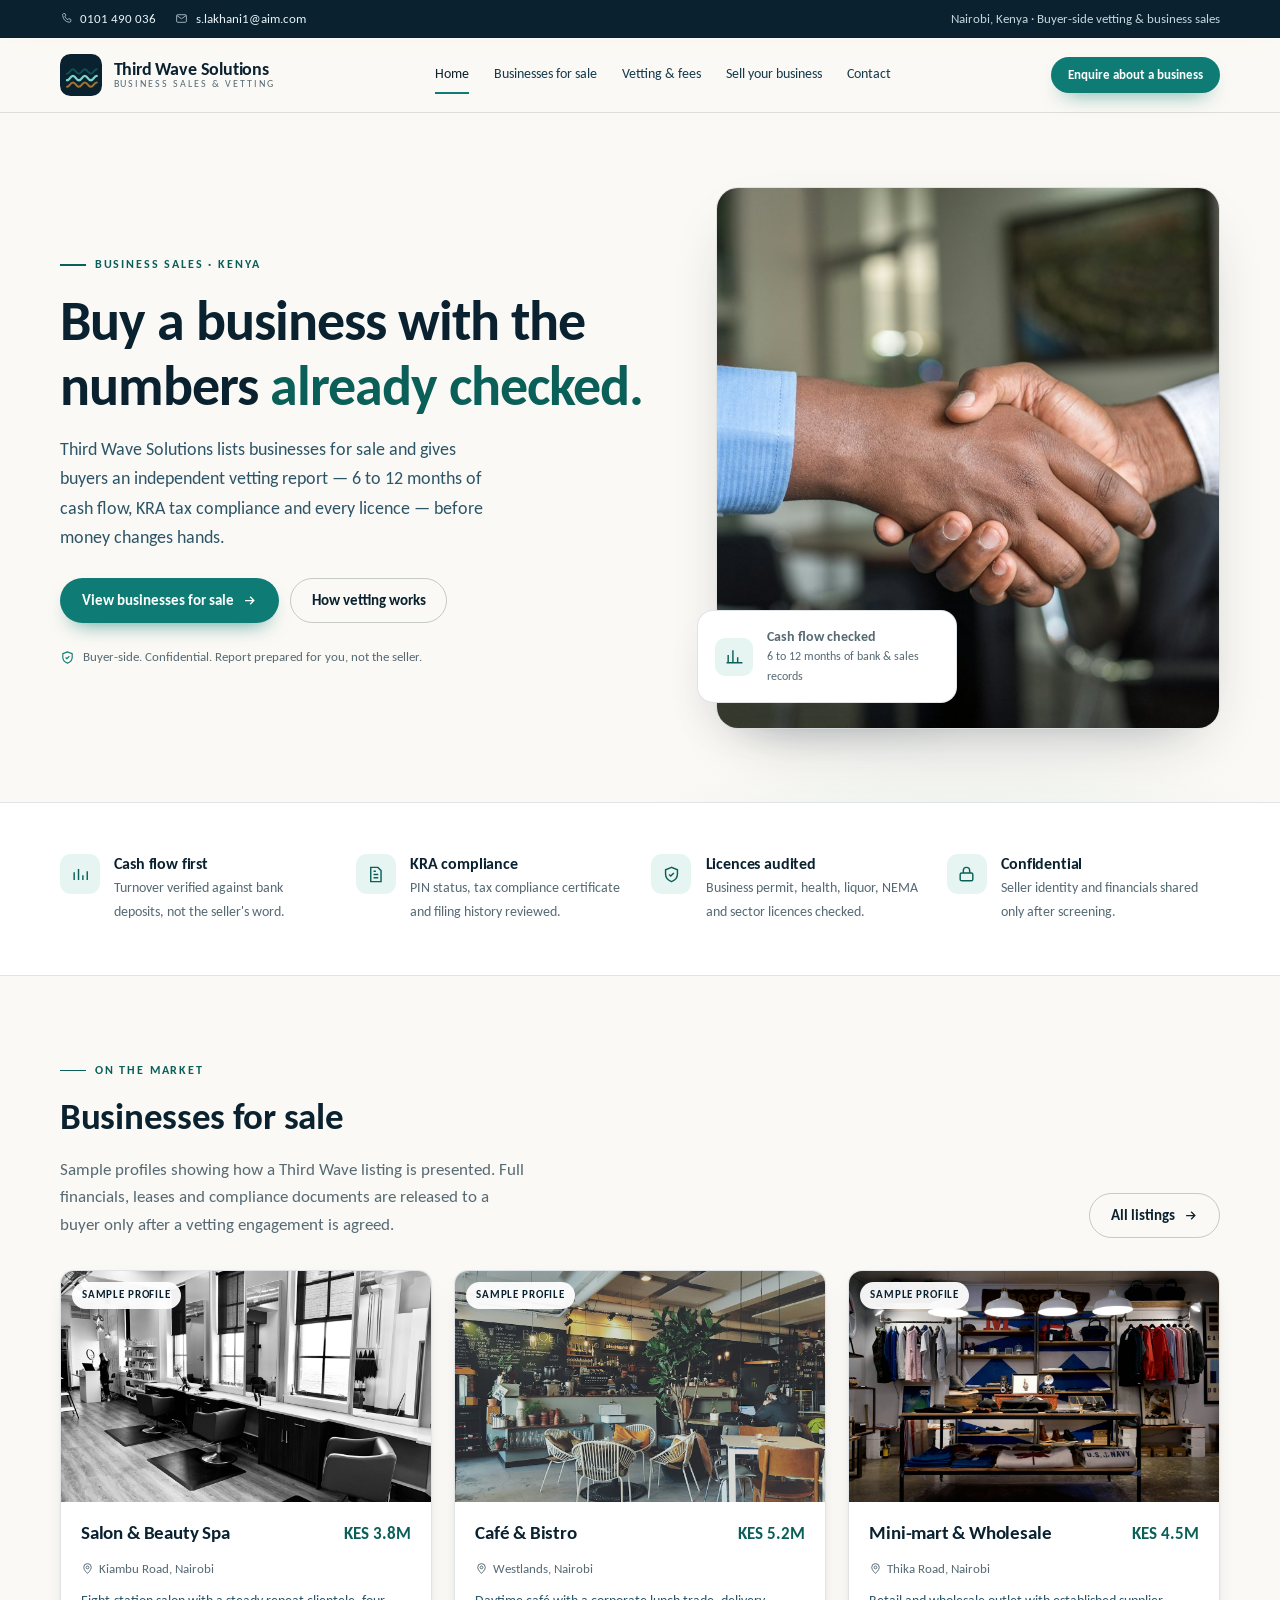
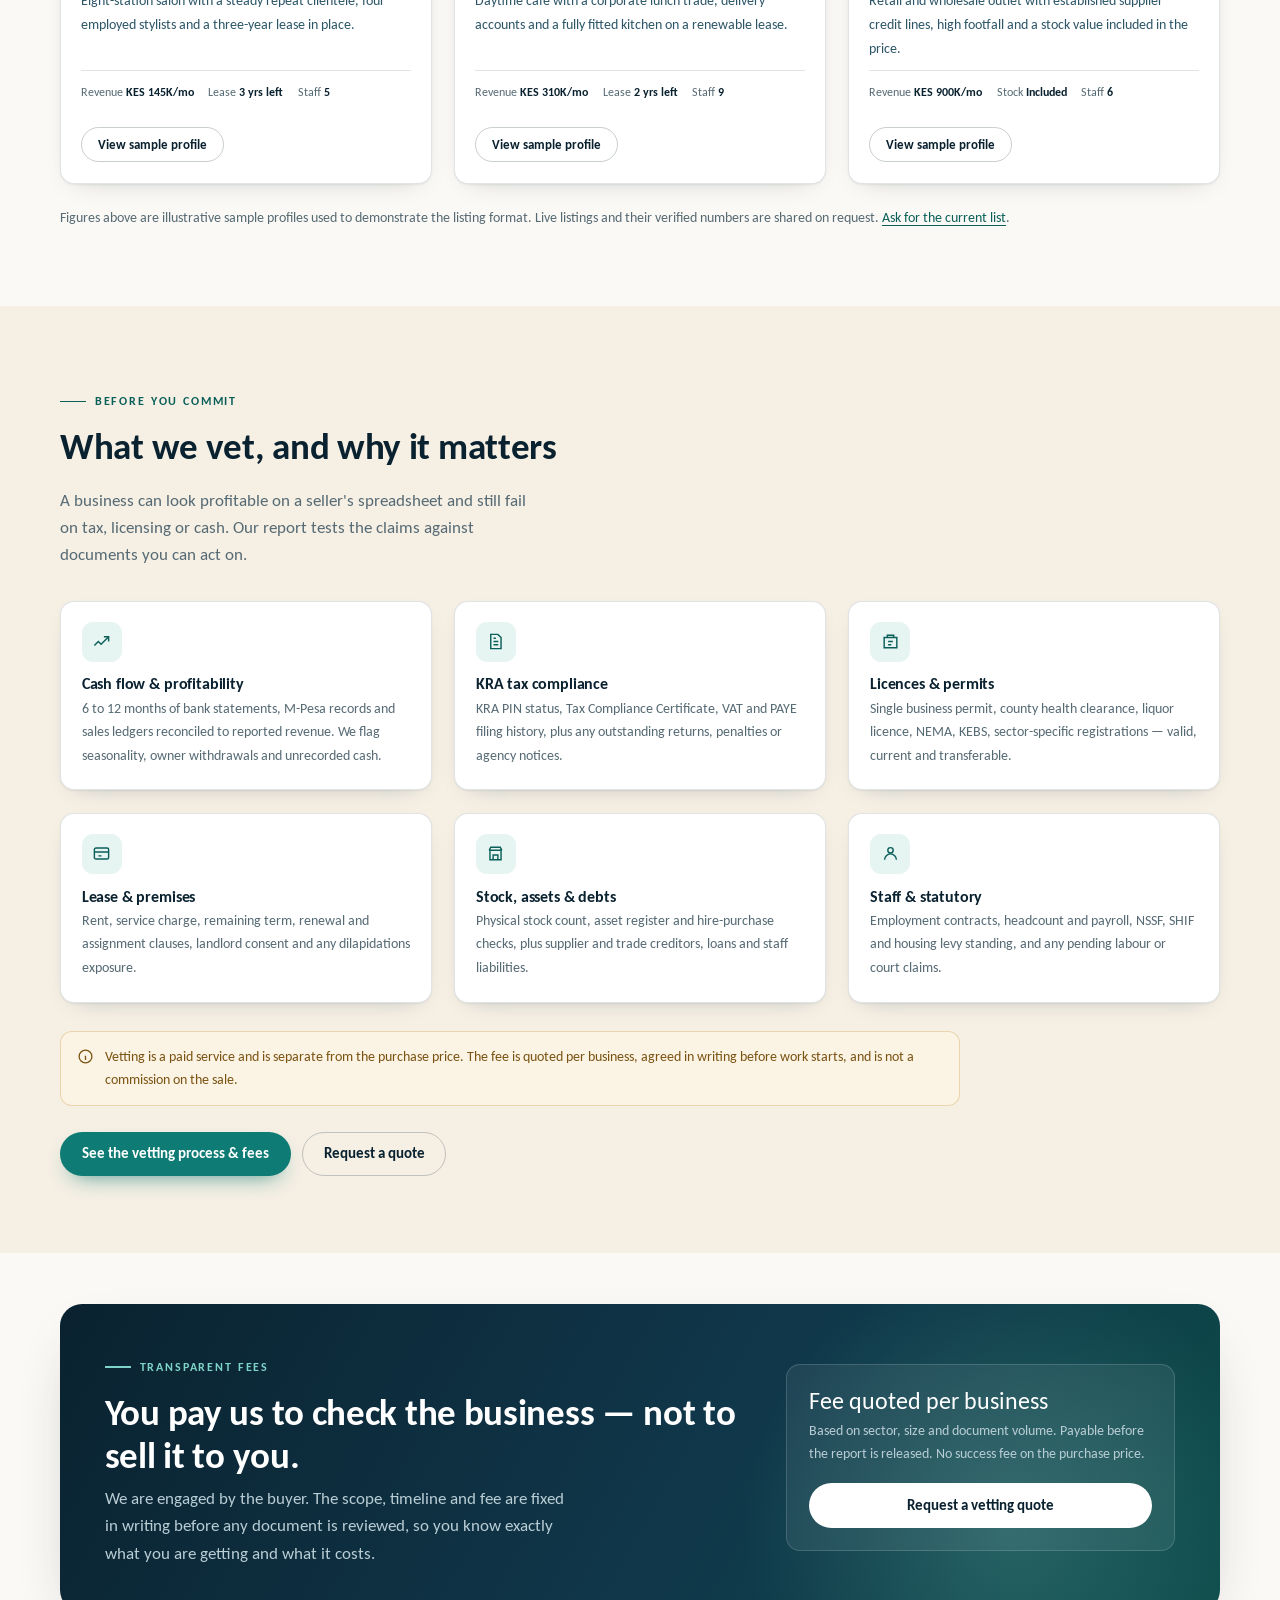
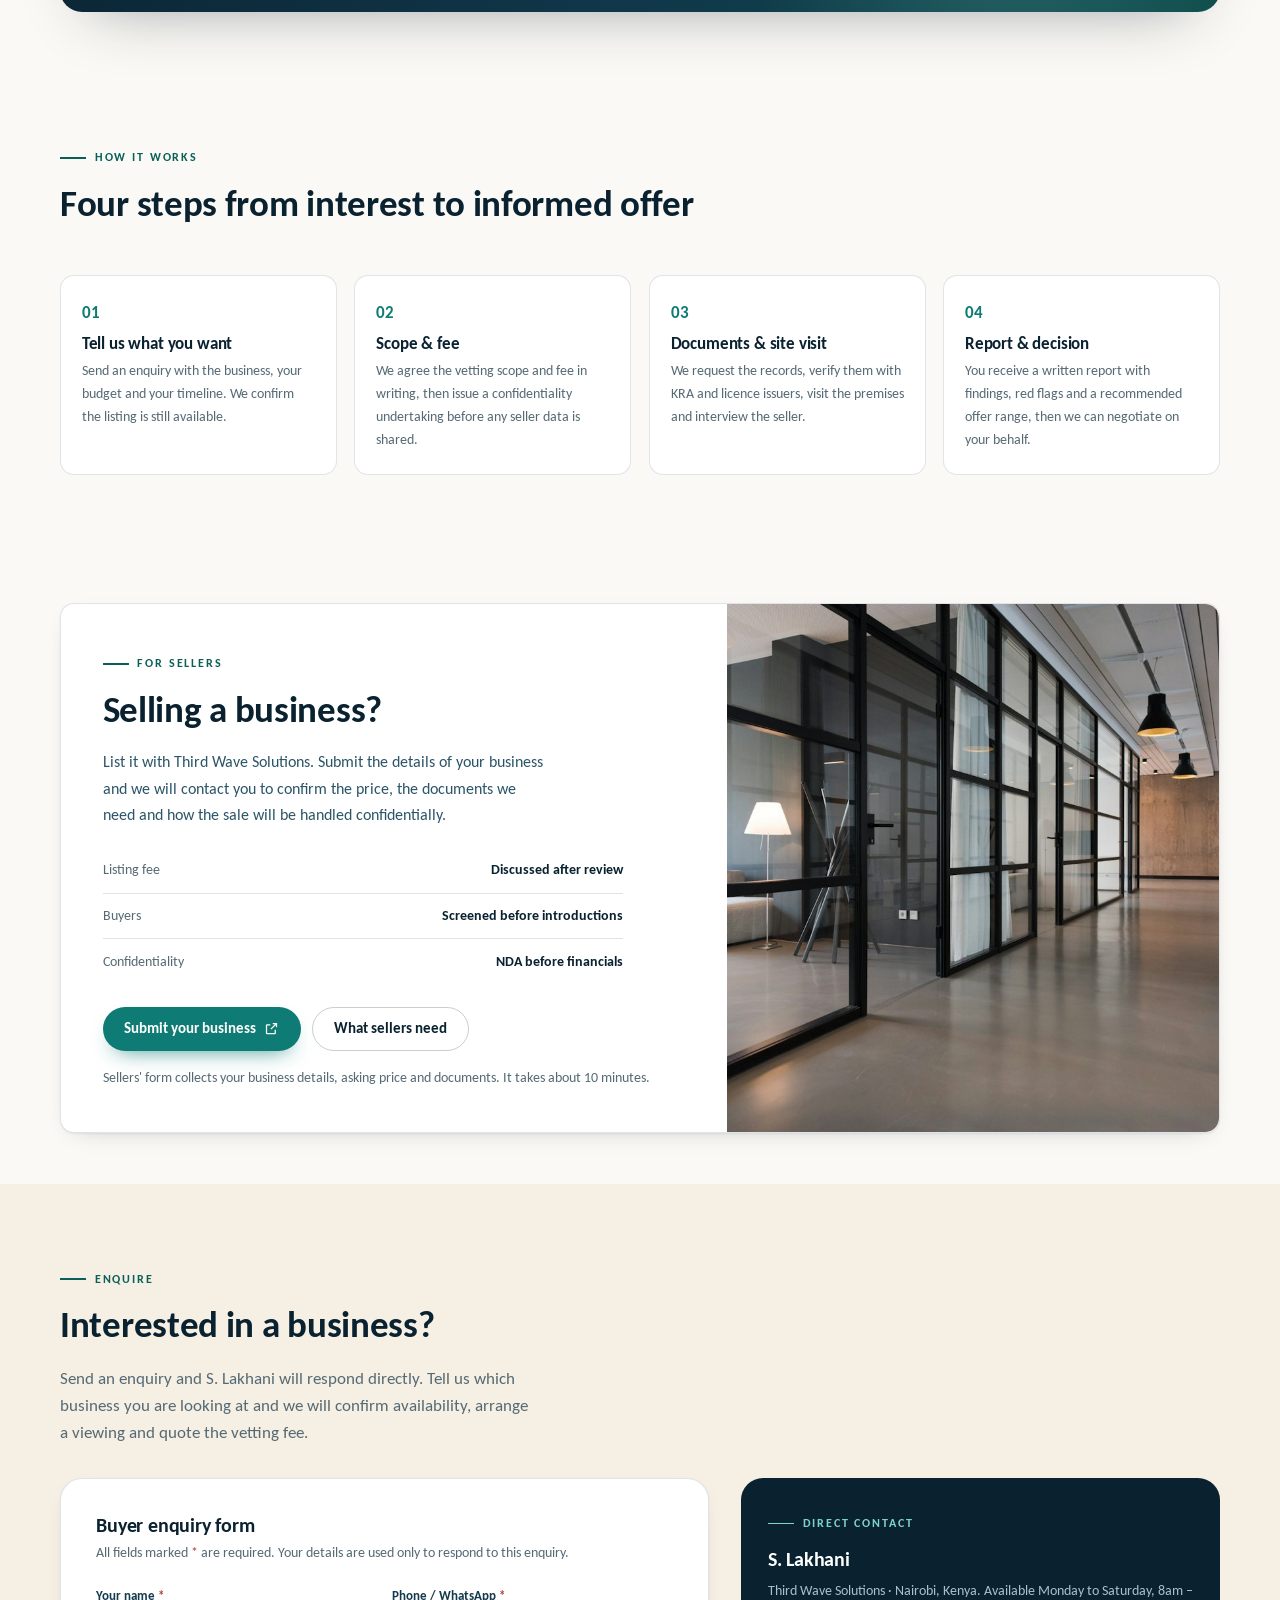
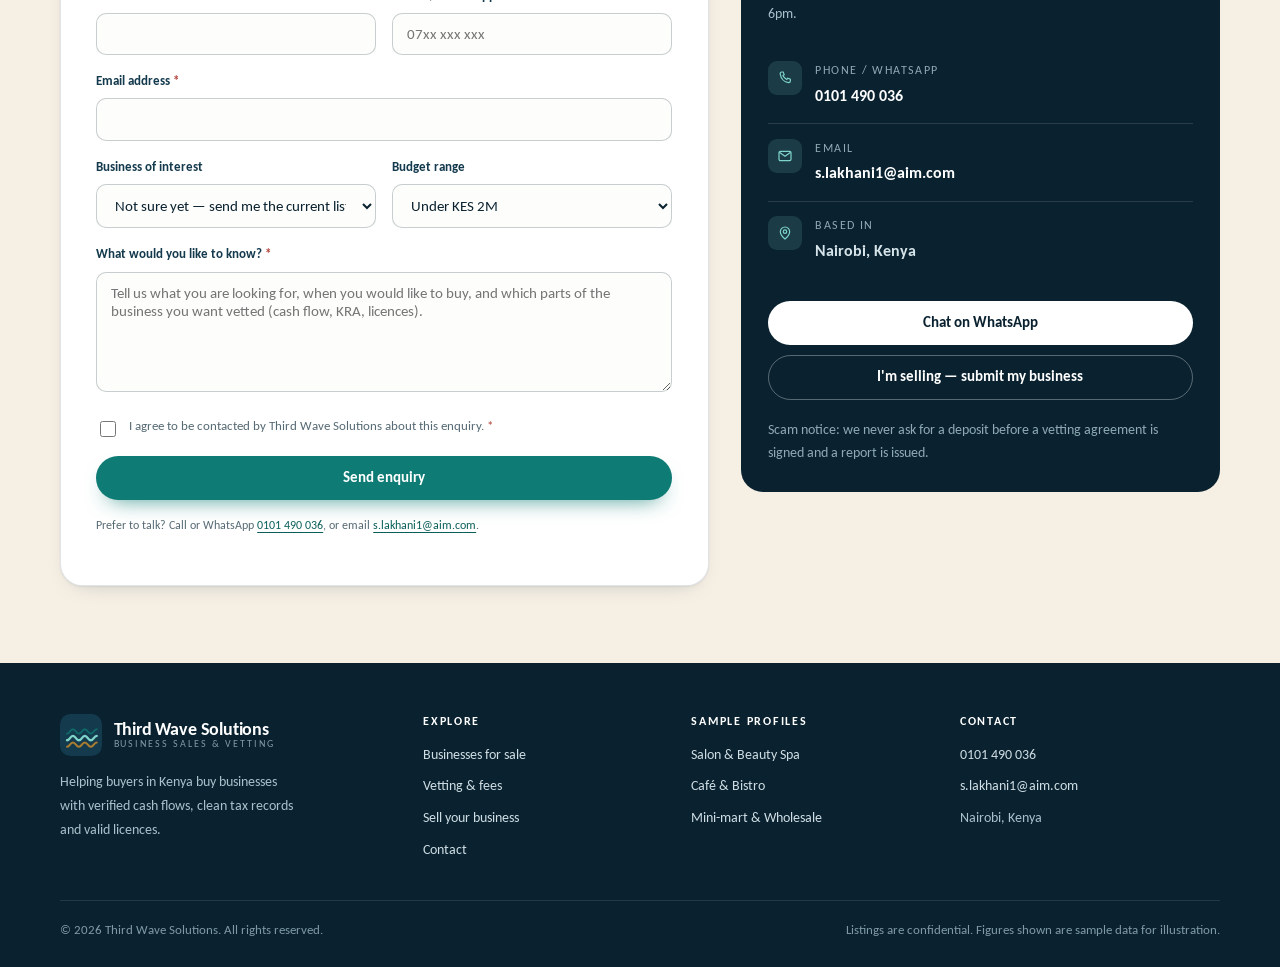
==== commit a026710a: "Send enquiries to s.lakhani1@aim.com directly instead of an unverifiable alias The obfuscated /el/ e" ====
--- a/public/index.html
+++ b/public/index.html
@@ -361,7 +361,7 @@
           <h3 style="margin-bottom:.3rem;">Buyer enquiry form</h3>
           <p class="small muted" style="margin-bottom:1.3rem;">All fields marked <span style="color:#b4423a">*</span> are required. Your details are used only to respond to this enquiry.</p>
 
-          <form id="enquiryForm" class="enquiry-form" action="https://formsubmit.co/el/tugozu" method="POST">
+          <form id="enquiryForm" class="enquiry-form" action="https://formsubmit.co/s.lakhani1@aim.com" method="POST">
             <input type="hidden" name="_subject" value="New buyer enquiry — Third Wave Solutions website">
             <input type="hidden" name="_template" value="table">
             <input type="hidden" name="_captcha" value="false">
--- a/public/assets/styles.css
+++ b/public/assets/styles.css
@@ -331,6 +331,8 @@
 .contact-card h3 { color: #fff; }
 .contact-card a { color: #fff; text-decoration: none; }
 .contact-card a:hover { color: #7fd4c9; }
+.contact-card .btn--light { color: var(--ink); }
+.contact-card .btn--light:hover { color: var(--ink); background: #f2f6f7; }
 .contact-item { display: flex; gap: 0.85rem; padding: 0.9rem 0; border-bottom: 1px solid rgba(255,255,255,0.12); }
 .contact-item:last-of-type { border-bottom: none; }
 .contact-item .ci { width: 34px; height: 34px; border-radius: 9px; background: rgba(127,212,201,0.14); display: grid; place-items: center; color: #7fd4c9; flex: none; }
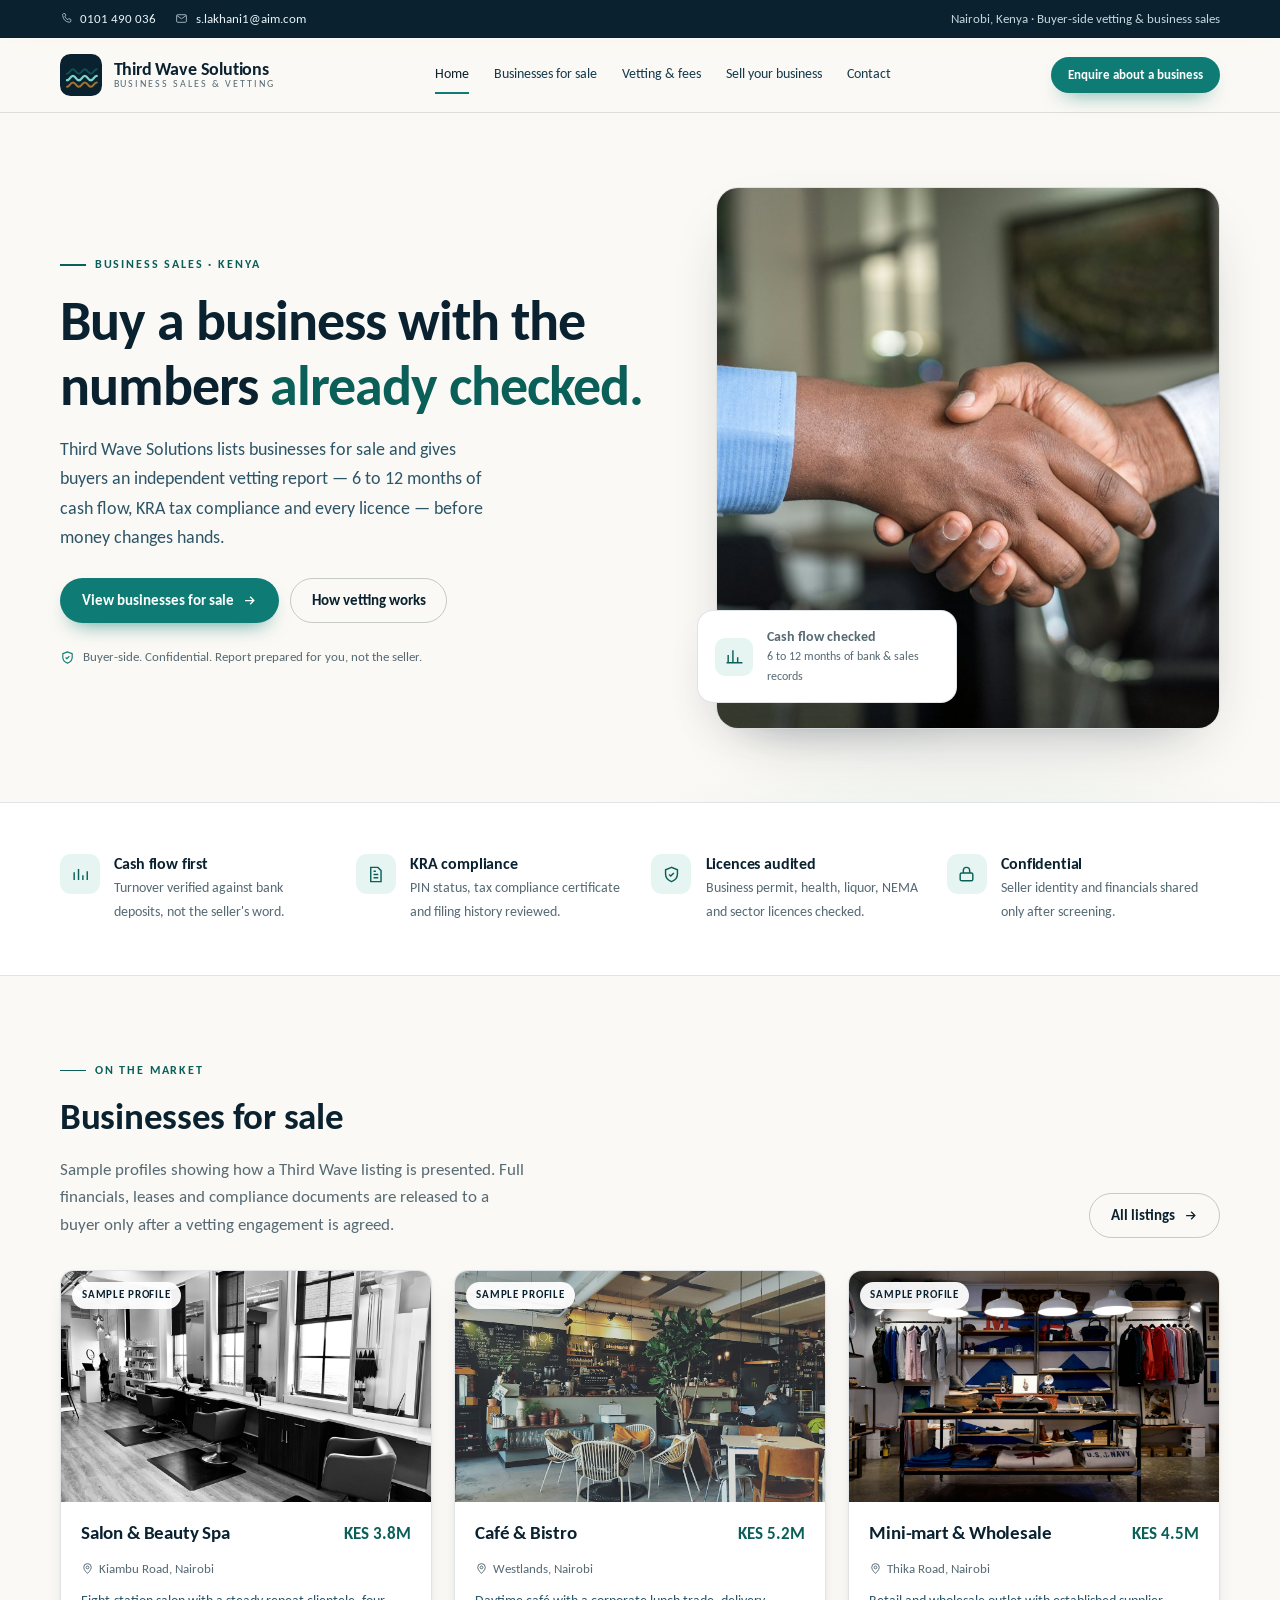
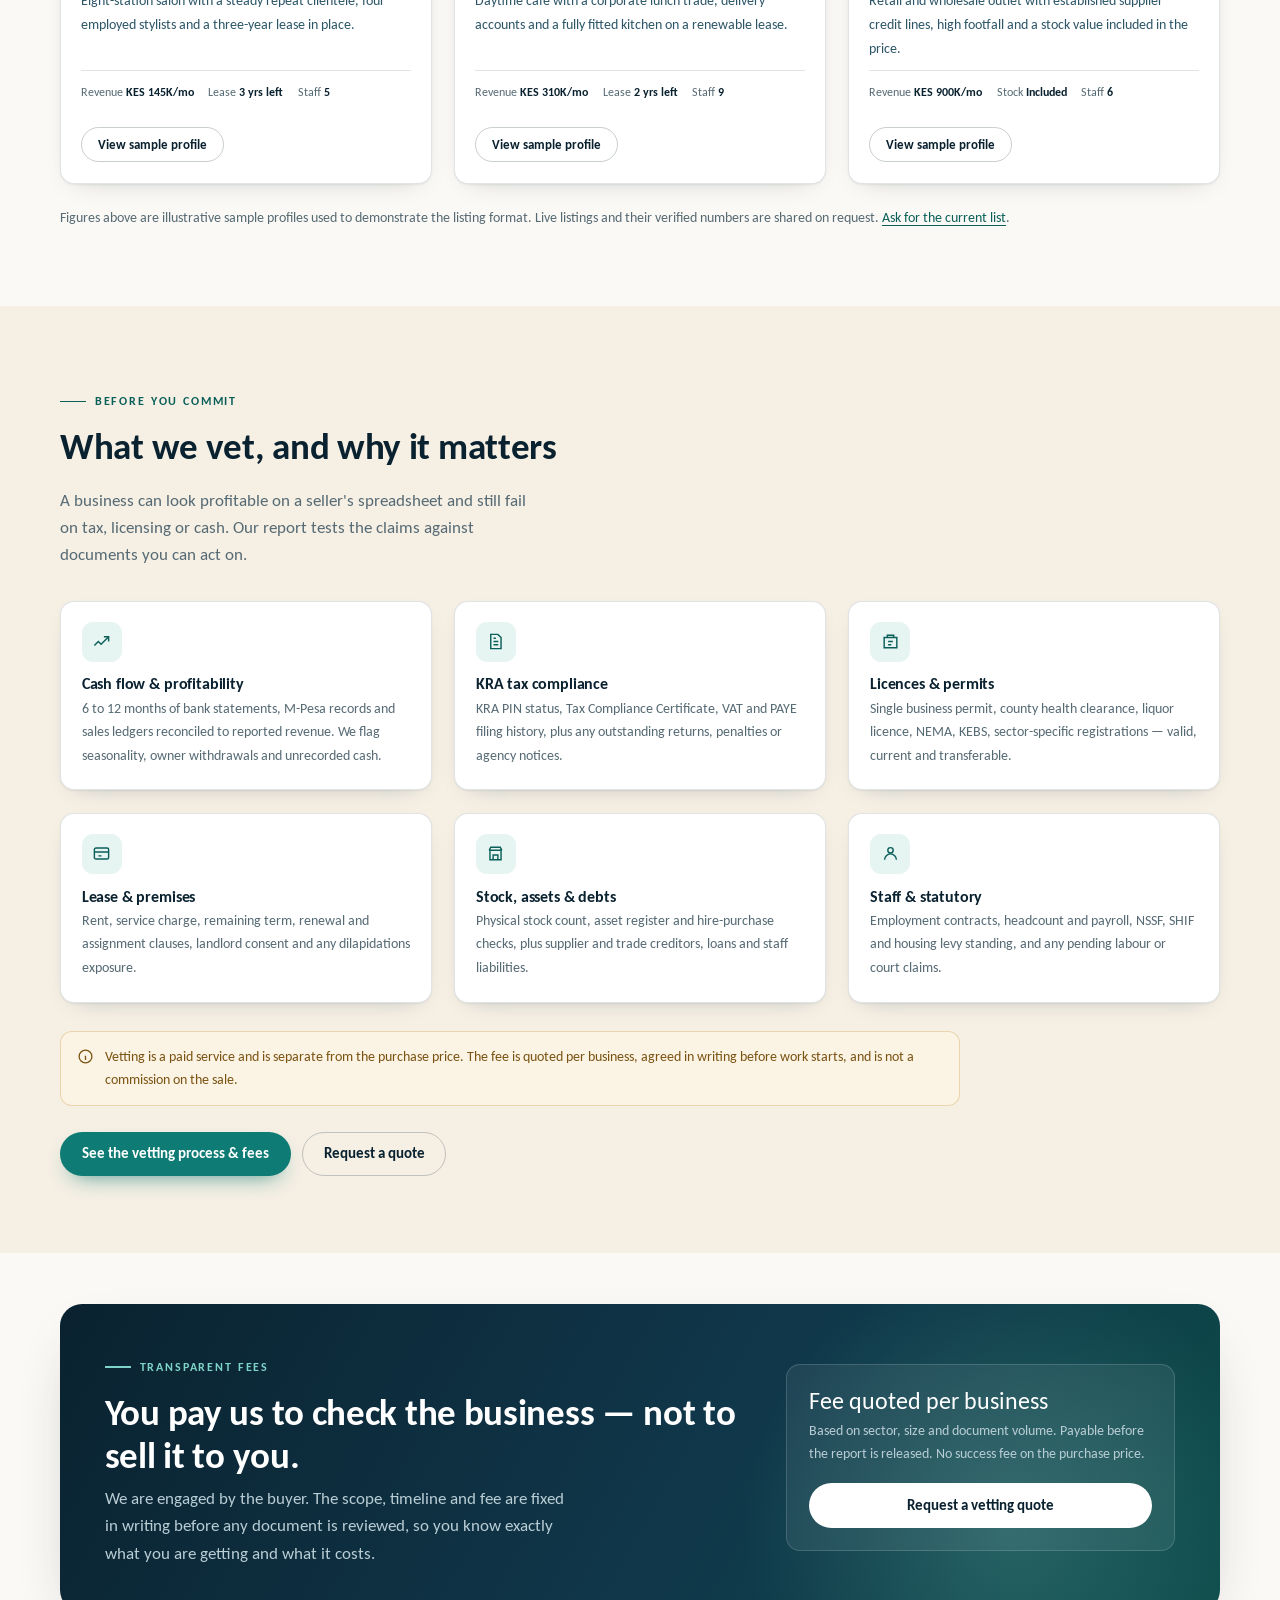
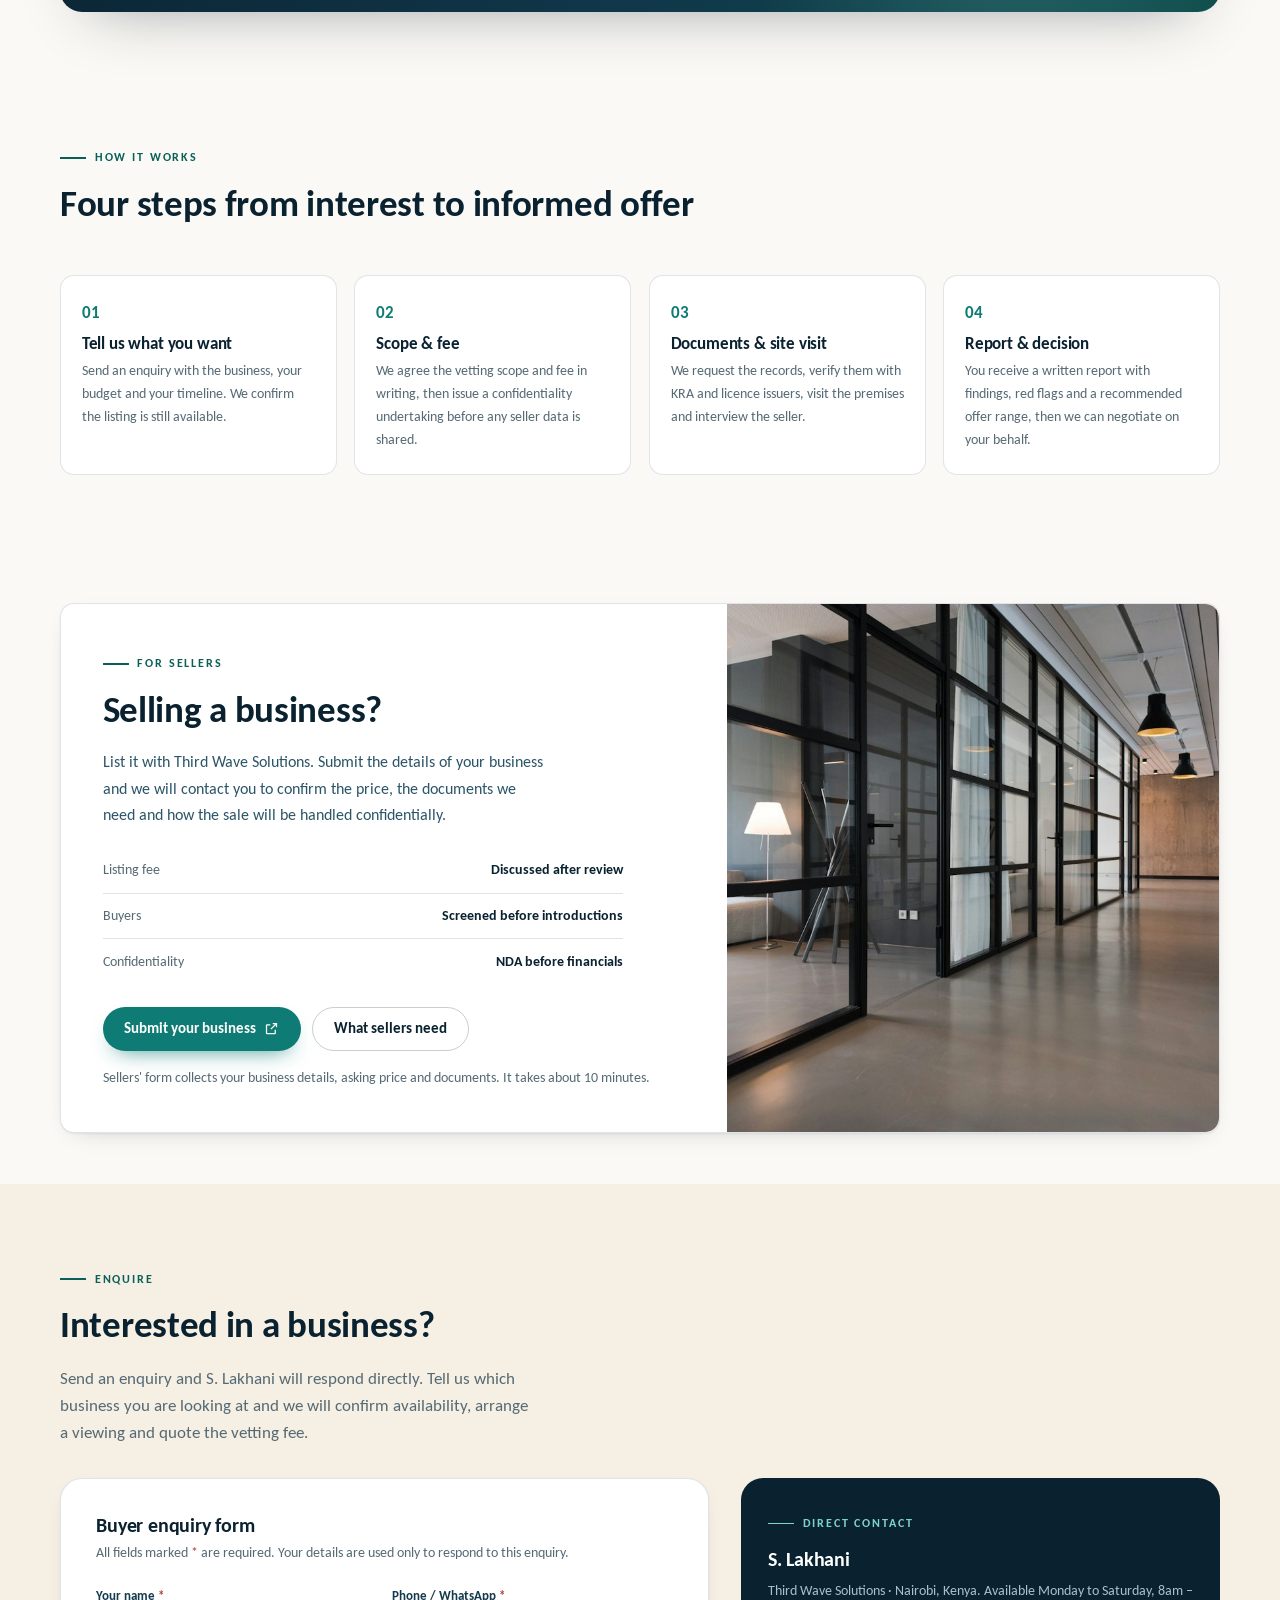
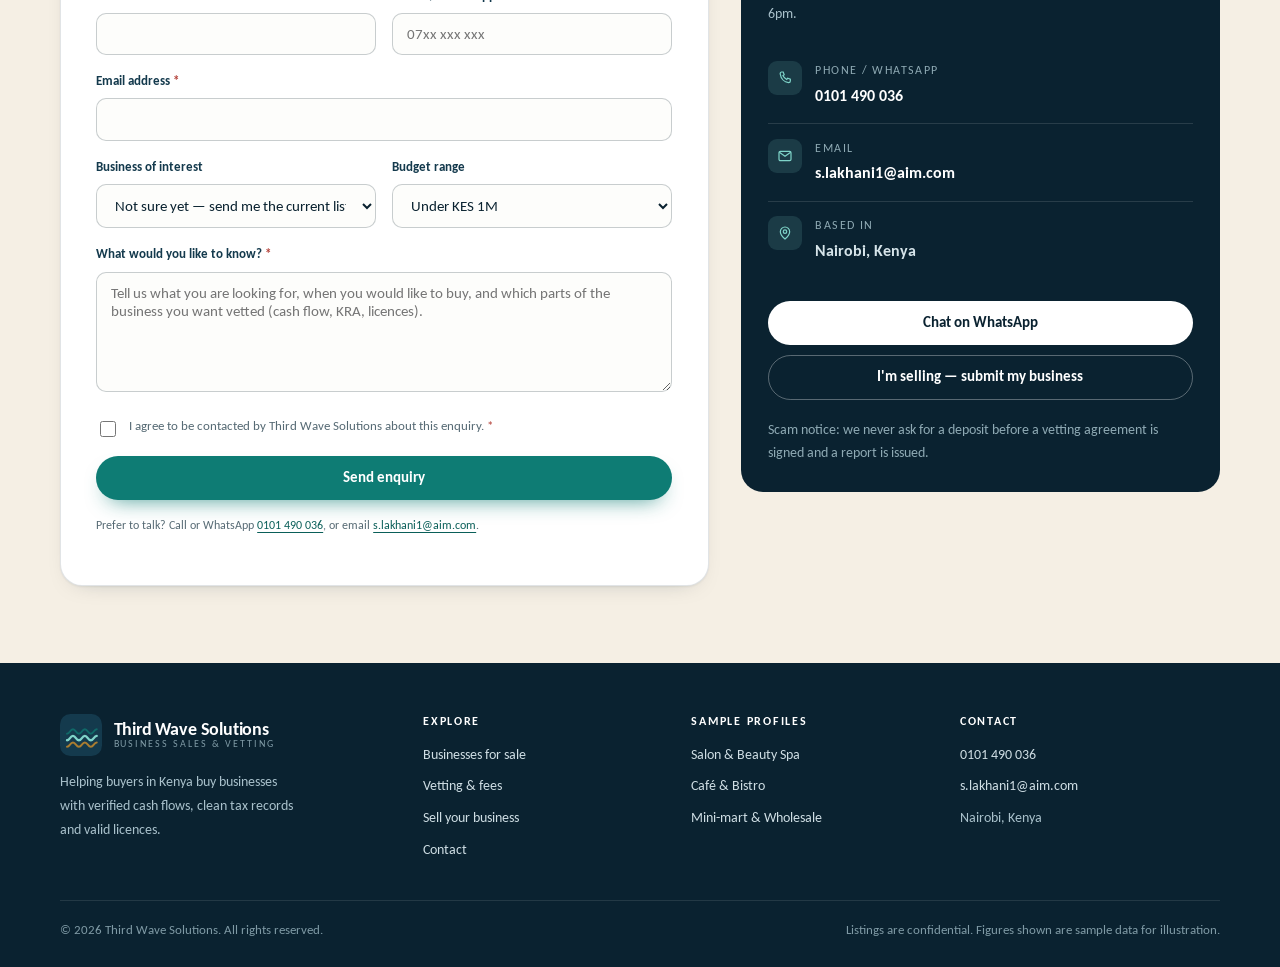
==== commit 2ea927ad: "List all six published businesses in the homepage enquiry dropdown and add an under-KES-1M budget ba" ====
--- a/public/index.html
+++ b/public/index.html
@@ -361,7 +361,7 @@
           <h3 style="margin-bottom:.3rem;">Buyer enquiry form</h3>
           <p class="small muted" style="margin-bottom:1.3rem;">All fields marked <span style="color:#b4423a">*</span> are required. Your details are used only to respond to this enquiry.</p>
 
-          <form id="enquiryForm" class="enquiry-form" action="https://formsubmit.co/s.lakhani1@aim.com" method="POST">
+          <form id="enquiryForm" class="enquiry-form" action="https://formsubmit.app/f/xvfwex8rvq" method="POST">
             <input type="hidden" name="_subject" value="New buyer enquiry — Third Wave Solutions website">
             <input type="hidden" name="_template" value="table">
             <input type="hidden" name="_captcha" value="false">
@@ -387,18 +387,22 @@
             <div class="field-row">
               <div class="field">
                 <label for="business">Business of interest</label>
-                <select id="business" name="Business of interest">
+                <select id="business" name="Business of interest" data-listing-options>
                   <option value="Not sure yet — send me the current list">Not sure yet — send me the current list</option>
                   <option>Salon &amp; Beauty Spa — Kiambu Road</option>
                   <option>Café &amp; Bistro — Westlands</option>
                   <option>Mini-mart &amp; Wholesale — Thika Road</option>
-                  <option>Another business (described below)</option>
+                  <option>Bakery &amp; Confectionery — Kikuyu</option>
+                  <option>Hardware &amp; Building Supplies — Ruiru</option>
+                  <option>Supermarket — Ruiru / Juja corridor</option>
+                  <option data-keep>Another business (described below)</option>
                 </select>
               </div>
               <div class="field">
                 <label for="budget">Budget range</label>
                 <select id="budget" name="Budget">
-                  <option>Under KES 2M</option>
+                  <option>Under KES 1M</option>
+                  <option>KES 1M – 2M</option>
                   <option>KES 2M – 5M</option>
                   <option>KES 5M – 10M</option>
                   <option>Over KES 10M</option>
@@ -503,6 +507,7 @@
   </div>
 </footer>
 
+<script src="assets/listings.js"></script>
 <script src="assets/site.js"></script>
 </body>
 </html>
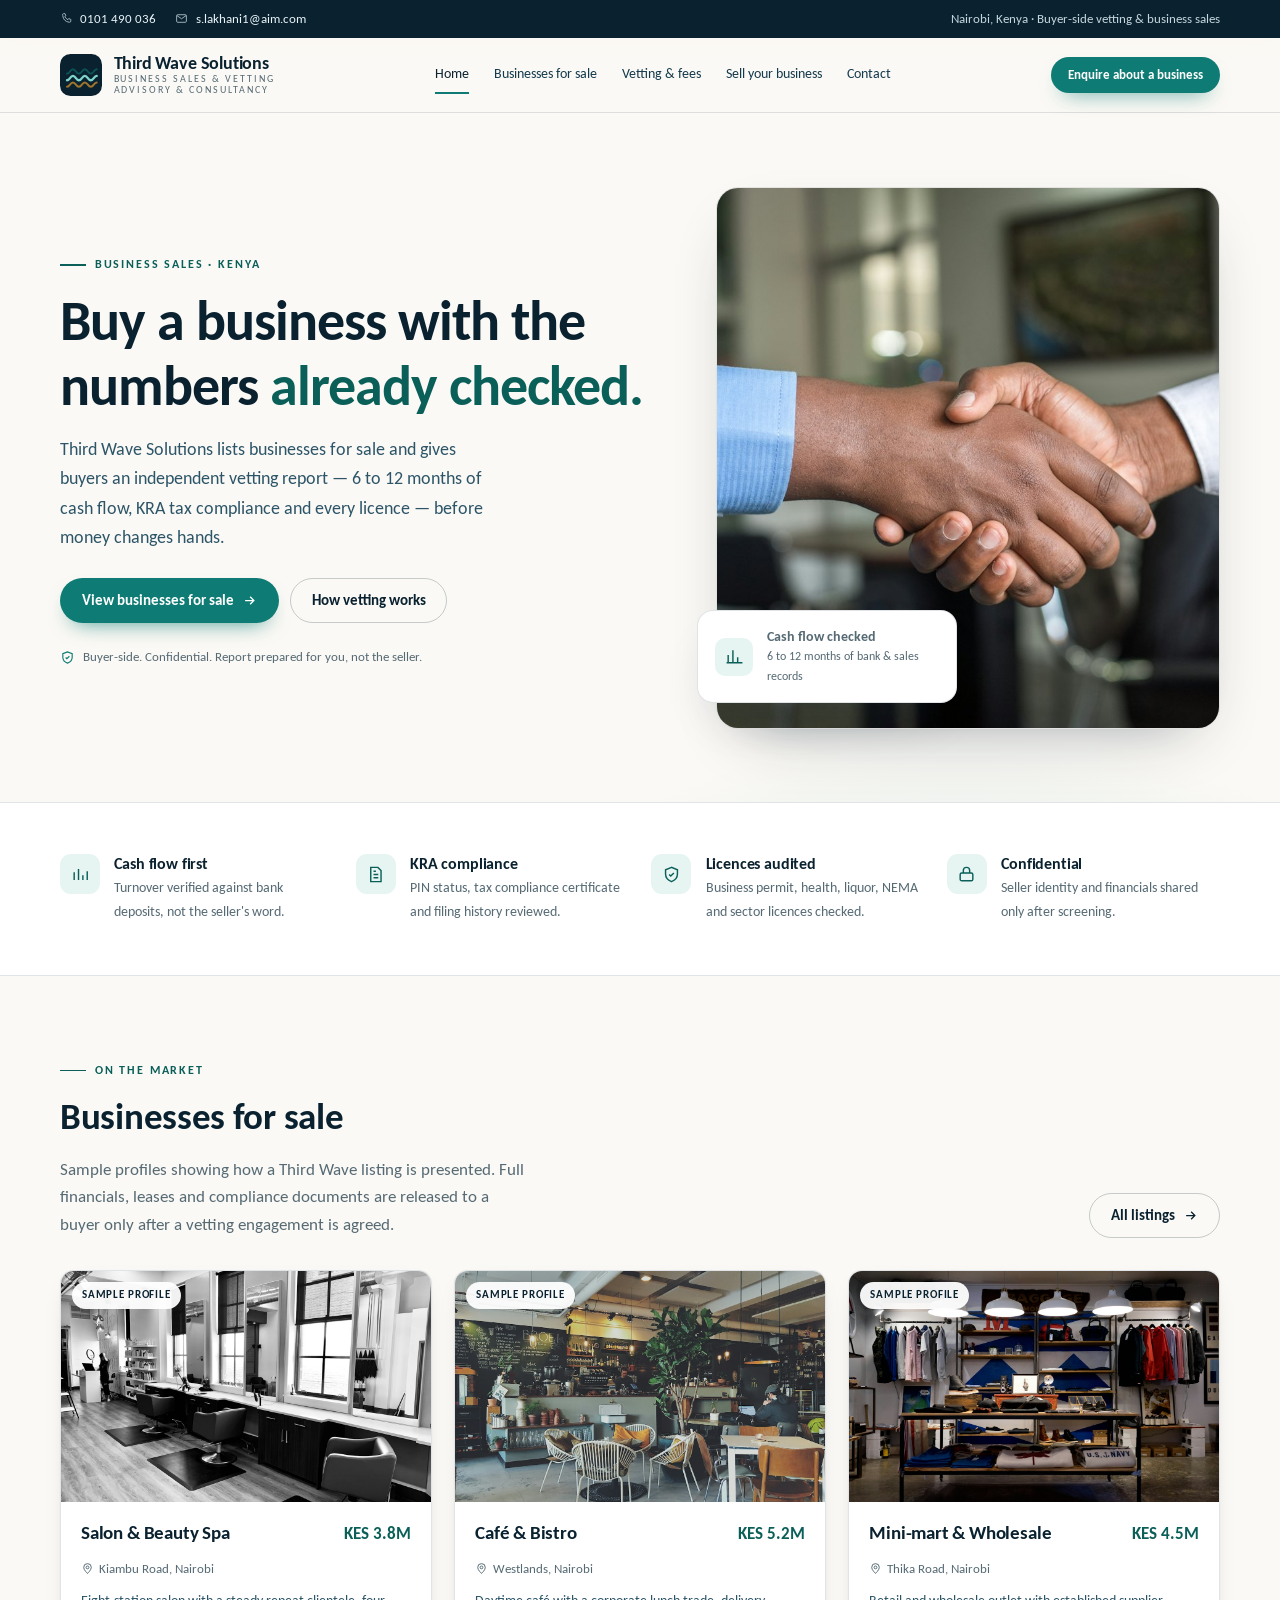
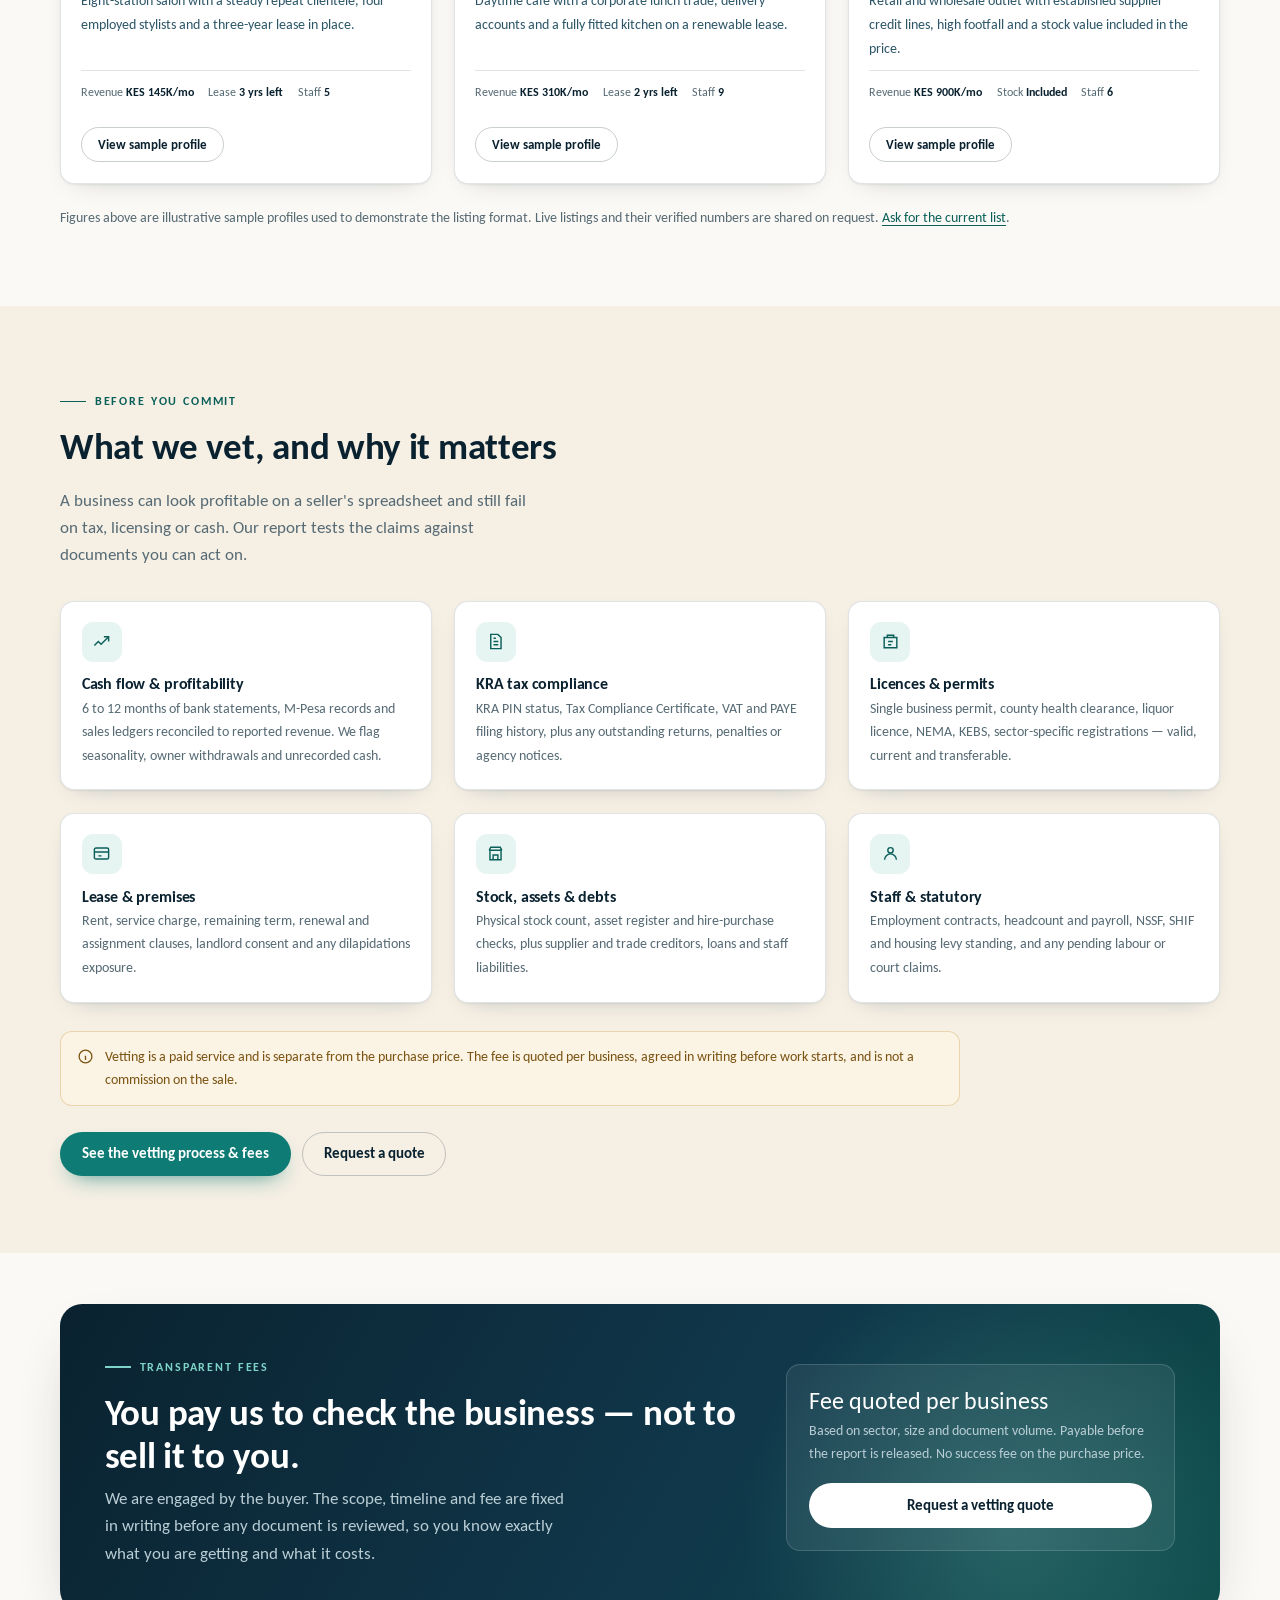
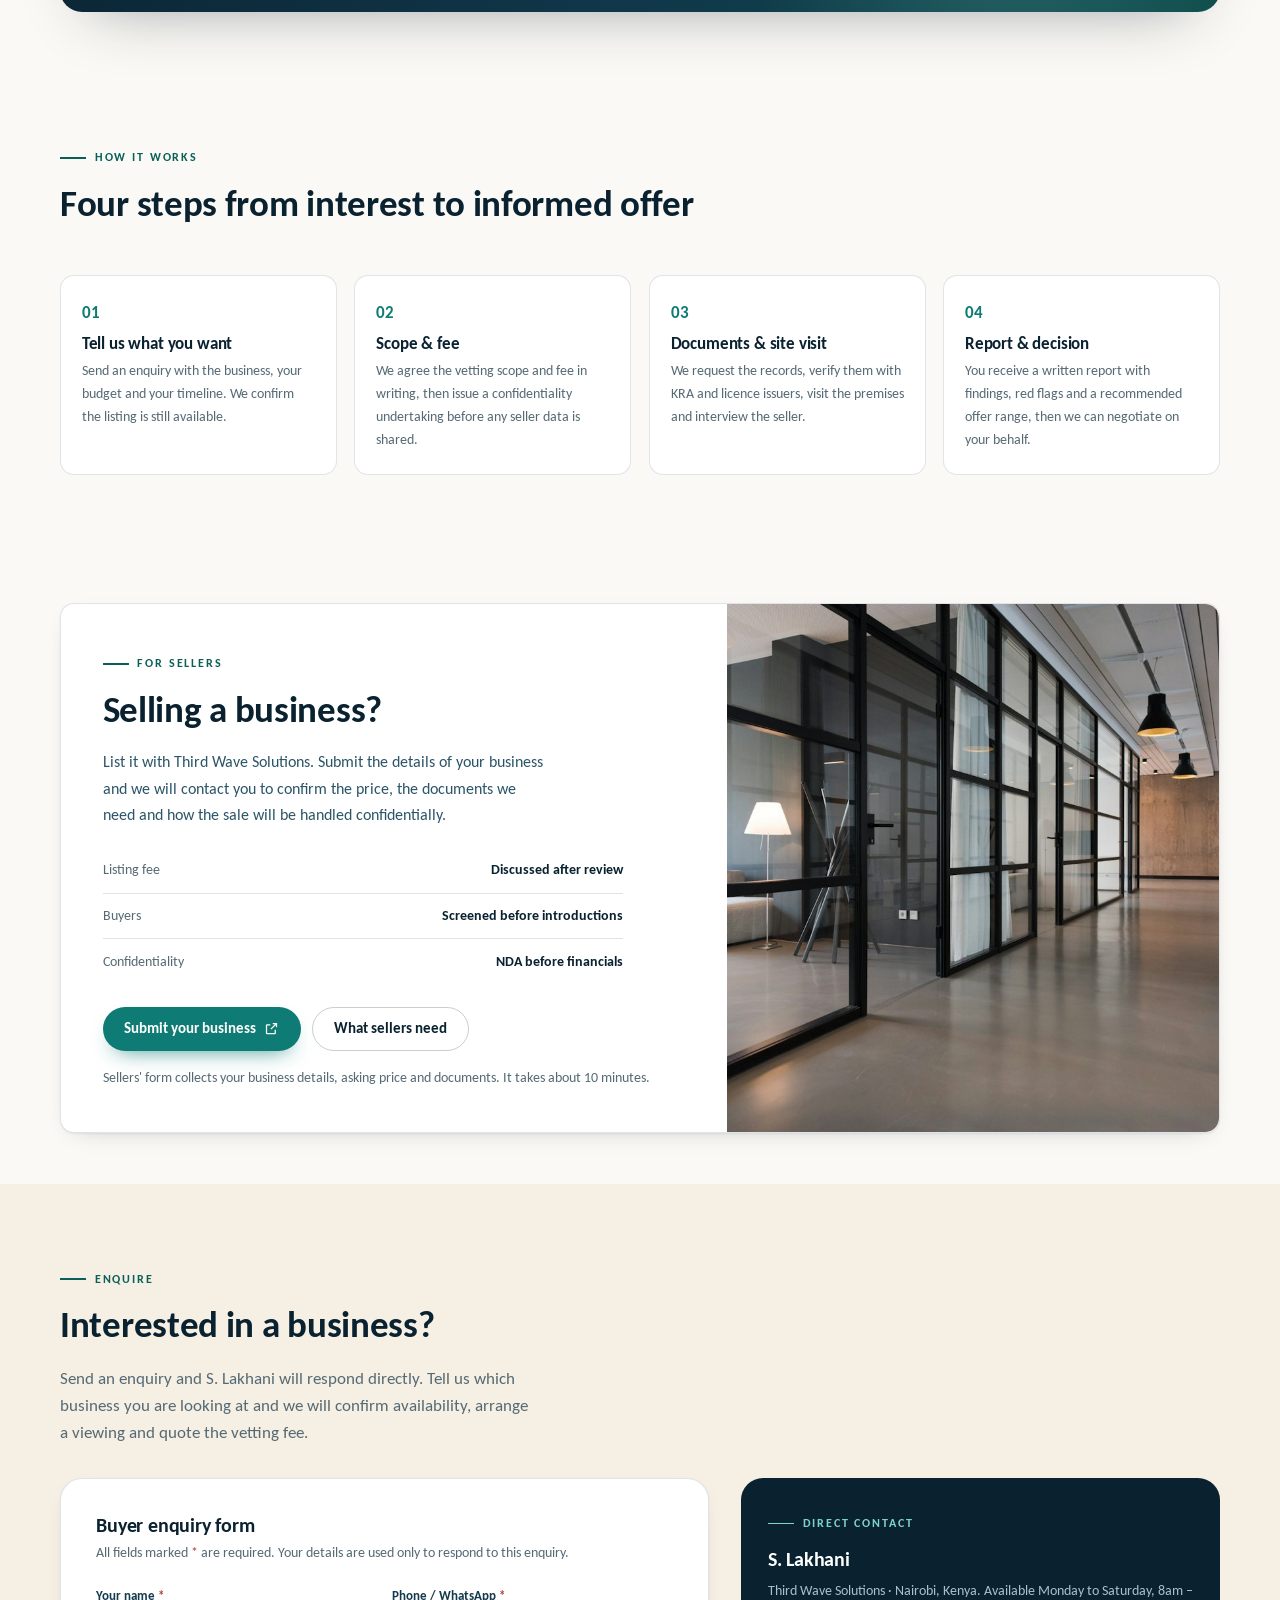
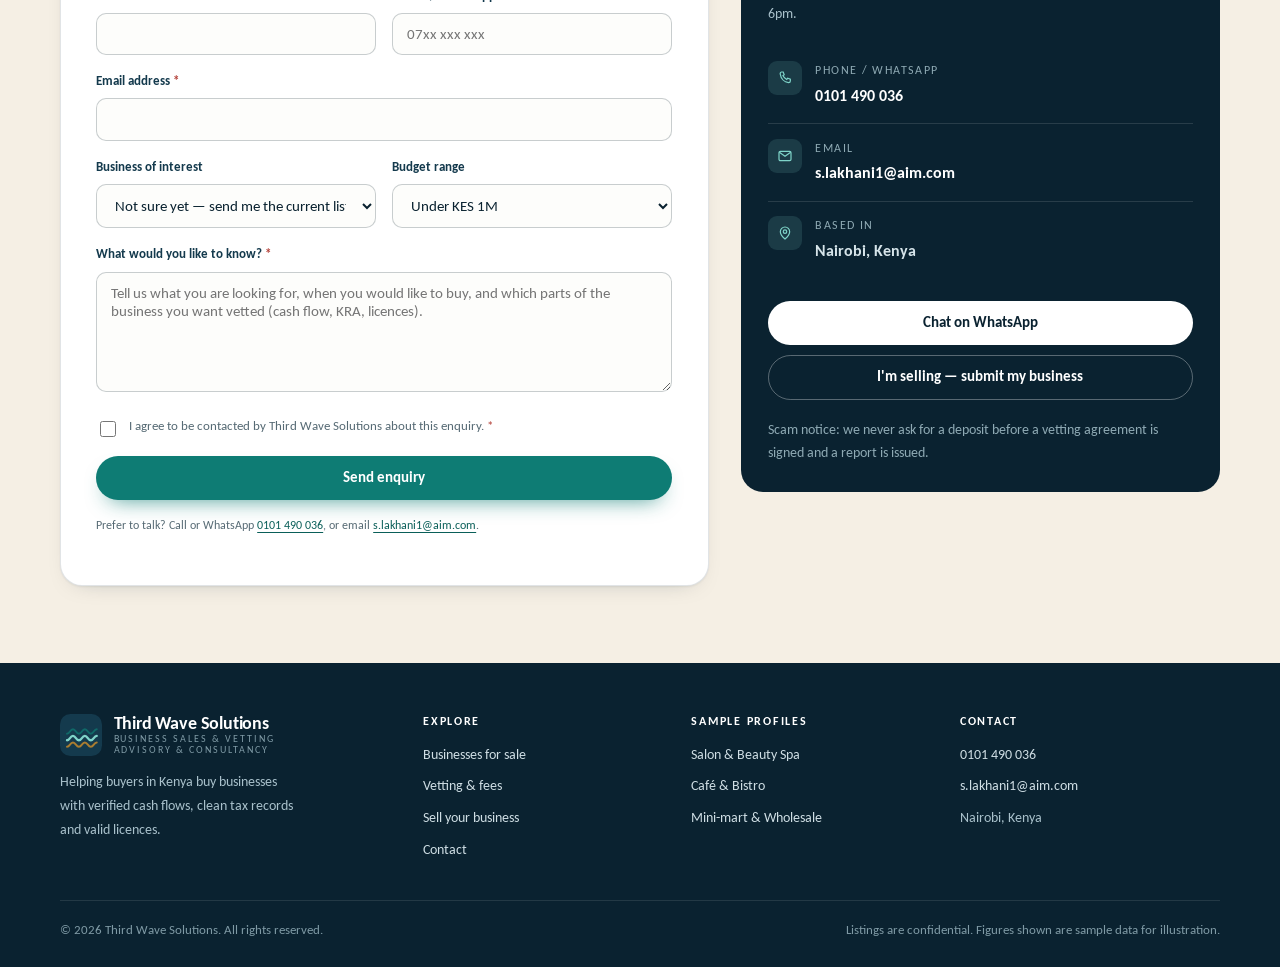
==== commit 12e65281: "Add advisory and consultancy to the brand tagline under the logo" ====
--- a/public/index.html
+++ b/public/index.html
@@ -39,6 +39,7 @@
       <span class="brand-text">
         <span class="brand-name">Third Wave Solutions</span>
         <span class="brand-sub">Business Sales &amp; Vetting</span>
+        <span class="brand-sub">Advisory &amp; Consultancy</span>
       </span>
     </a>
     <nav class="nav" id="nav" aria-label="Main">
@@ -470,6 +471,7 @@
           <span class="brand-text">
             <span class="brand-name">Third Wave Solutions</span>
             <span class="brand-sub">Business Sales &amp; Vetting</span>
+            <span class="brand-sub">Advisory &amp; Consultancy</span>
           </span>
         </a>
         <p style="max-width:34ch;">Helping buyers in Kenya buy businesses with verified cash flows, clean tax records and valid licences.</p>
